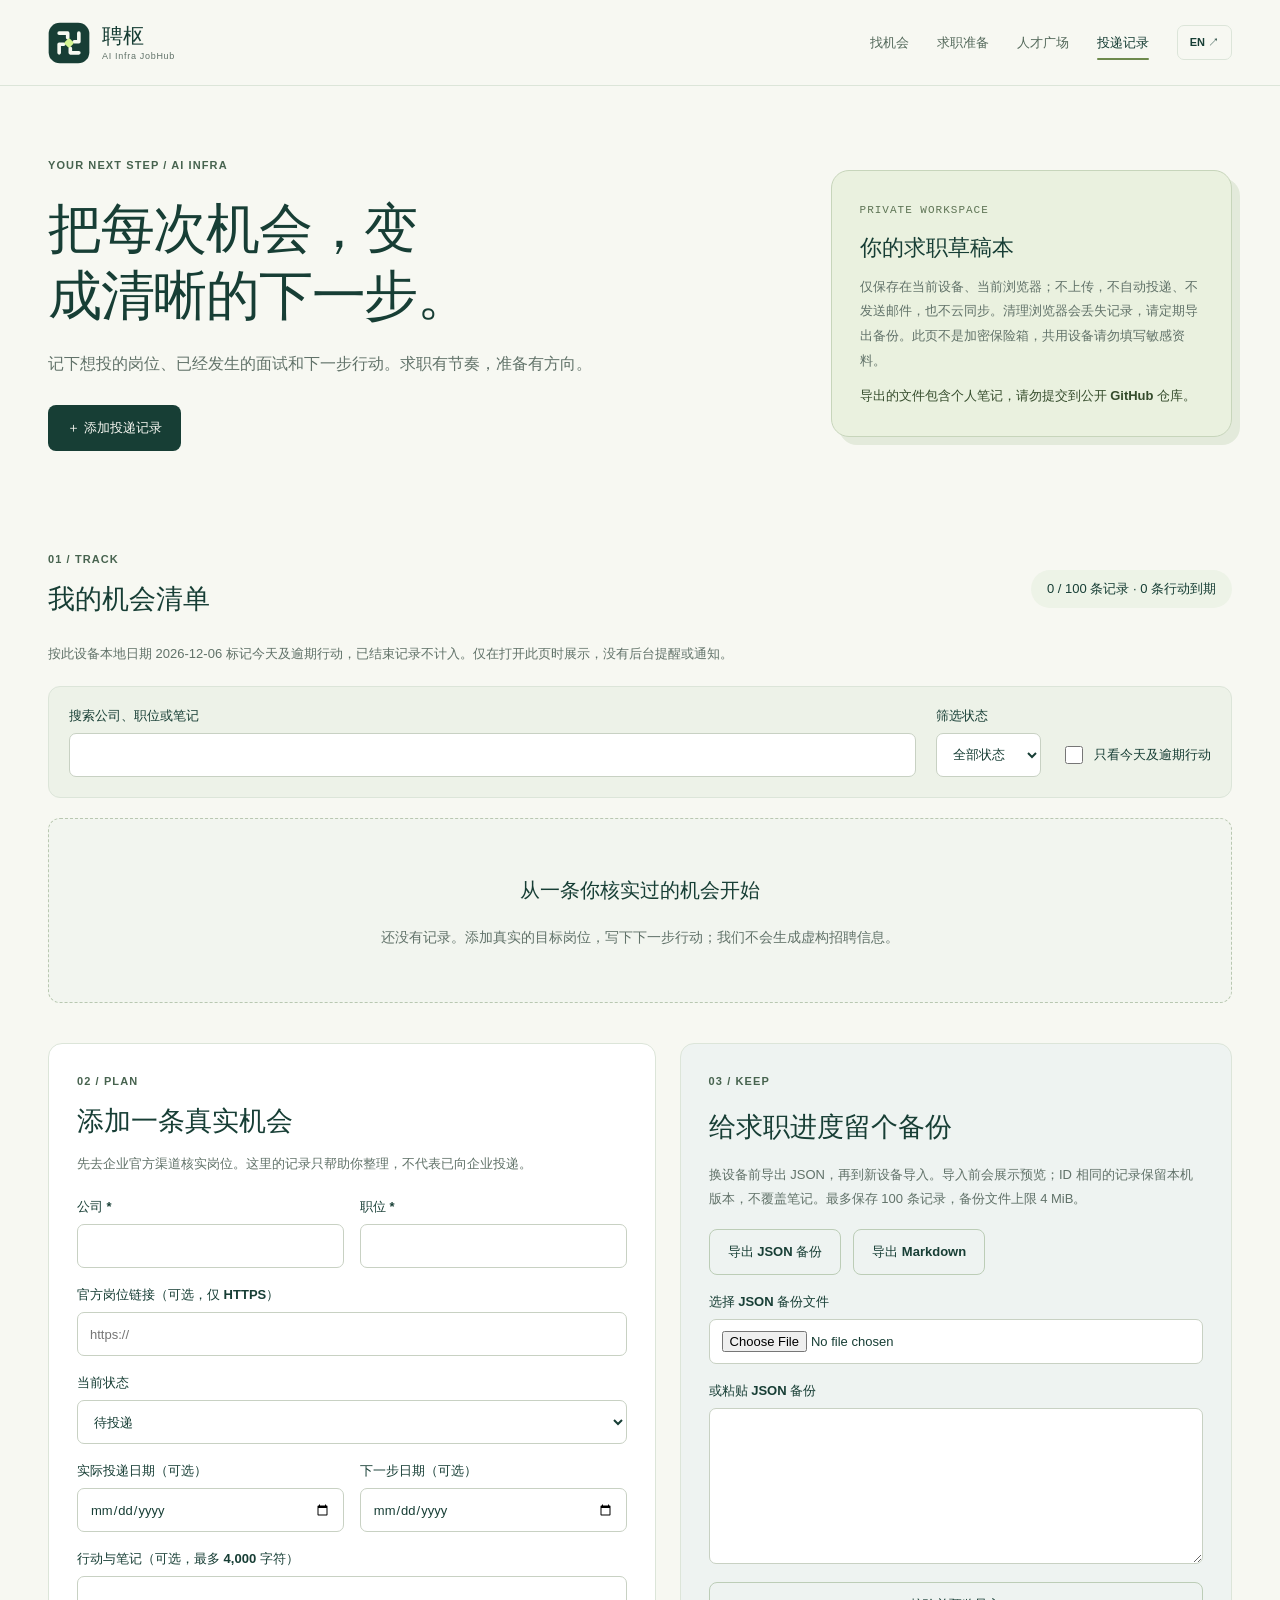
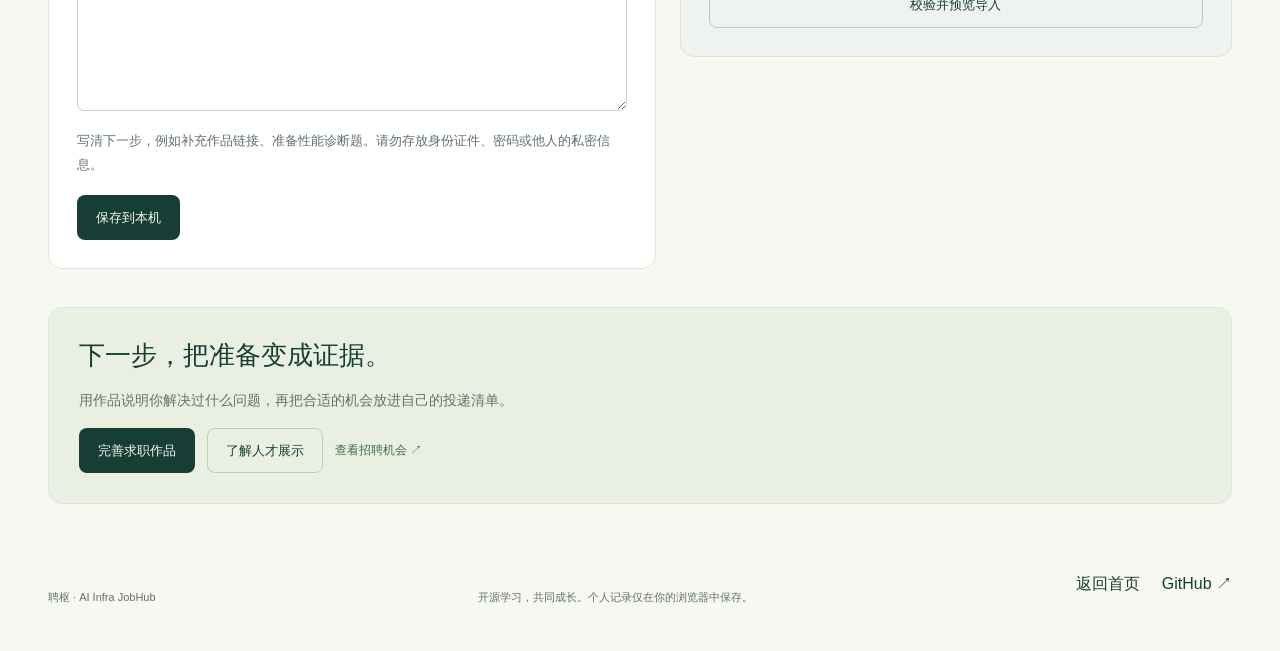
==== web/applications/index.html @ df2f42b9 "Add learning onboarding, application tracker and hiring brief" ====
<!doctype html>
<html lang="zh-CN">
<head>
  <meta charset="utf-8"><meta name="viewport" content="width=device-width,initial-scale=1">
  <title>我的投递记录 · 聘枢 AI Infra JobHub</title>
  <meta name="description" content="私密保存在当前浏览器的 AI Infra 求职投递草稿，整理岗位、面试与下一步行动。支持 JSON 备份和 Markdown 导出。">
  <link rel="icon" href="../assets/logo-mark.svg" type="image/svg+xml">
  <link rel="stylesheet" href="../styles.css?v=20261113-growth"><link rel="stylesheet" href="./applications.css">
  <script src="./applications-model.js" defer></script><script src="./applications.js" defer></script>
</head>
<body class="applications-page">
  <a class="skip-link" href="#main" data-i18n="skip">跳到投递记录</a>
  <header class="site-header">
    <a class="brand" href="../" data-language-link="../"><img class="brand-mark" src="../assets/logo-mark.svg" width="40" height="40" alt=""><span class="brand-wordmark"><strong data-i18n="brand">聘枢</strong><small>AI Infra JobHub</small></span></a>
    <nav aria-label="Main navigation"><a href="../#opportunities" data-language-link="../#opportunities" data-i18n="opportunities">找机会</a><a href="../career/" data-language-link="../career/" data-i18n="career">求职准备</a><a href="../talent/" data-language-link="../talent/" data-i18n="talent">人才广场</a><a href="./" aria-current="page" data-i18n="applications">投递记录</a></nav>
    <button id="language" class="language-button" type="button" aria-label="Switch to English">EN ↗</button>
  </header>
  <main class="section-shell applications-main" id="main">
    <section class="applications-hero">
      <div><span class="eyebrow">YOUR NEXT STEP / AI INFRA</span><h1 data-i18n="title">把每次机会，变成清晰的下一步。</h1><p class="applications-intro" data-i18n="intro">记下想投的岗位、已经发生的面试和下一步行动。求职有节奏，准备有方向。</p><a class="button primary" id="new-record" href="#record-form" data-i18n="newRecord">＋ 添加投递记录</a></div>
      <aside class="applications-boundary"><span class="mono">PRIVATE WORKSPACE</span><h2 data-i18n="privateTitle">你的求职草稿本</h2><p data-i18n="privacy">仅保存在当前设备、当前浏览器；不上传，不自动投递、不发送邮件，也不云同步。清理浏览器会丢失记录，请定期导出备份。此页不是加密保险箱，共用设备请勿填写敏感资料。</p><p data-i18n="noPublish">导出的文件包含个人笔记，请勿提交到公开 GitHub 仓库。</p></aside>
    </section>
    <noscript><p class="applications-warning">需要启用 JavaScript 才能在浏览器记录投递。JavaScript is required for this local-only tracker.</p></noscript>
    <div id="storage-warning" class="applications-warning" role="alert" hidden><p id="storage-message"></p><button id="storage-retry" type="button" class="button outline"></button></div>
    <p id="feedback" class="applications-feedback" role="status" aria-live="polite"></p>
    <section class="applications-dashboard" aria-labelledby="records-title">
      <div class="applications-section-heading"><div><span class="eyebrow">01 / TRACK</span><h2 id="records-title" data-i18n="recordsTitle">我的机会清单</h2></div><p id="summary"></p></div>
      <p class="applications-note" id="due-note"></p>
      <div class="applications-toolbar"><label><span data-i18n="search">搜索公司、职位或笔记</span><input id="search" type="search" maxlength="200" autocomplete="off"></label><label><span data-i18n="filterStatus">筛选状态</span><select id="filter-status"><option value="all" data-i18n="all">全部状态</option><option value="planned" data-i18n="planned">待投递</option><option value="applied" data-i18n="applied">已投递</option><option value="interview" data-i18n="interview">面试中</option><option value="offer" data-i18n="offer">收到 Offer</option><option value="closed" data-i18n="closed">已结束</option></select></label><label class="applications-check"><input type="checkbox" id="due-only"><span data-i18n="dueOnly">只看今天及逾期行动</span></label></div>
      <div id="undo-panel" class="applications-undo" hidden><span id="undo-message"></span><button type="button" class="button outline" id="undo" data-i18n="undo">撤销删除</button></div>
      <div id="records" class="applications-records"></div>
    </section>
    <div class="applications-workspace">
      <section class="applications-panel" aria-labelledby="form-title"><span class="eyebrow">02 / PLAN</span><h2 id="form-title" data-i18n="addTitle">添加一条真实机会</h2><p class="applications-note" data-i18n="formHint">先去企业官方渠道核实岗位。这里的记录只帮助你整理，不代表已向企业投递。</p>
        <form id="record-form"><div class="applications-field-grid"><label><span data-i18n="company">公司 *</span><input id="company" name="company" required maxlength="120" autocomplete="organization"></label><label><span data-i18n="role">职位 *</span><input id="role" name="role" required maxlength="160" autocomplete="off"></label></div>
          <label><span data-i18n="url">官方岗位链接（可选，仅 HTTPS）</span><input id="url" name="url" type="url" maxlength="2000" placeholder="https://" autocomplete="off"></label>
          <label><span data-i18n="status">当前状态</span><select id="status" name="status"><option value="planned" data-i18n="planned">待投递</option><option value="applied" data-i18n="applied">已投递</option><option value="interview" data-i18n="interview">面试中</option><option value="offer" data-i18n="offer">收到 Offer</option><option value="closed" data-i18n="closed">已结束</option></select></label>
          <div class="applications-field-grid"><label><span data-i18n="appliedAt">实际投递日期（可选）</span><input id="appliedAt" name="appliedAt" type="date" min="1900-01-01" max="9999-12-31"></label><label><span data-i18n="nextAt">下一步日期（可选）</span><input id="nextAt" name="nextAt" type="date" min="1900-01-01" max="9999-12-31"></label></div>
          <label><span data-i18n="notes">行动与笔记（可选，最多 4,000 字符）</span><textarea id="notes" name="notes" rows="5" maxlength="4000"></textarea></label>
          <p class="applications-note" data-i18n="notesHint">写清下一步，例如补充作品链接、准备性能诊断题。请勿存放身份证件、密码或他人的私密信息。</p>
          <div class="applications-actions"><button class="button primary" id="save" type="submit" data-i18n="save">保存到本机</button><button class="button outline" type="button" id="cancel" hidden data-i18n="cancel">取消编辑</button></div>
        </form>
      </section>
      <section class="applications-panel applications-backup" aria-labelledby="backup-title"><span class="eyebrow">03 / KEEP</span><h2 id="backup-title" data-i18n="backupTitle">给求职进度留个备份</h2><p class="applications-note" data-i18n="backupHint">换设备前导出 JSON，再到新设备导入。导入前会展示预览；ID 相同的记录保留本机版本，不覆盖笔记。最多保存 100 条记录，备份文件上限 4 MiB。</p>
        <div class="applications-actions"><button class="button outline" id="export-json" type="button" data-i18n="exportJson">导出 JSON 备份</button><button class="button outline" id="export-md" type="button" data-i18n="exportMd">导出 Markdown</button></div>
        <label><span data-i18n="file">选择 JSON 备份文件</span><input id="import-file" type="file" accept=".json,application/json"></label><label><span data-i18n="paste">或粘贴 JSON 备份</span><textarea id="import-text" rows="6" spellcheck="false" maxlength="4194304"></textarea></label>
        <button class="button outline" id="preview" type="button" data-i18n="preview">校验并预览导入</button>
        <div id="import-preview" class="applications-preview" hidden><h3 data-i18n="previewTitle">导入预览</h3><p id="import-summary"></p><ul id="import-records"></ul><div class="applications-actions"><button class="button primary" id="confirm-import" type="button" data-i18n="confirmImport">确认合并到本机</button><button class="button outline" id="cancel-import" type="button" data-i18n="cancelImport">取消导入</button></div></div>
        <details id="export-details" hidden><summary data-i18n="exportFallback">导出文本（下载未弹出时可手动复制）</summary><label><span data-i18n="exportText">个人草稿，请勿公开</span><textarea id="export-text" readonly rows="9" spellcheck="false"></textarea></label></details>
      </section>
    </div>
    <section class="applications-next"><h2 data-i18n="nextTitle">下一步，把准备变成证据。</h2><p data-i18n="nextIntro">用作品说明你解决过什么问题，再把合适的机会放进自己的投递清单。</p><div class="applications-actions"><a class="button primary" href="../career/" data-language-link="../career/" data-i18n="goCareer">完善求职作品</a><a class="button outline" href="../talent/" data-language-link="../talent/" data-i18n="goTalent">了解人才展示</a><a class="text-link" href="../#opportunities" data-language-link="../#opportunities" data-i18n="goJobs">查看招聘机会 ↗</a></div></section>
  </main>
  <footer class="site-footer section-shell"><p>聘枢 · AI Infra JobHub</p><p data-i18n="footer">开源学习，共同成长。个人记录仅在你的浏览器中保存。</p><div class="footer-links"><a href="../" data-language-link="../" data-i18n="home">返回首页</a><a href="https://github.com/supergroupli/AIinfra-JobHub" target="_blank" rel="noopener noreferrer">GitHub ↗</a></div></footer>
</body>
</html>
---- web/styles.css ----
/* 聘枢 · AI Infra JobHub
   A lightweight learning workspace: forest, paper, precise structure. */

:root {
  --paper: #f7f8f2;
  --white: #ffffff;
  --ink: #173e35;
  --text: #213c33;
  --muted: #617269;
  --line: #dce5d9;
  --line-strong: #b9cbb9;
  --lime: #d4f493;
  --sand: #f1eee1;
  --green-soft: #eaf1df;
  --blue-soft: #e8eff4;
  --clay-soft: #f4eadf;
  --radius: 16px;
  --shadow-small: 0 4px 16px rgb(23 62 53 / 4%);
  --shadow-card: 0 10px 30px rgb(23 62 53 / 7%);
  font-family: Inter, "Helvetica Neue", "PingFang SC", "Microsoft YaHei", sans-serif;
  color: var(--ink);
  background: var(--paper);
  font-synthesis: none;
  scroll-behavior: smooth;
  scroll-padding-top: 106px;
  -webkit-font-smoothing: antialiased;
}

* {
  box-sizing: border-box;
}

body {
  margin: 0;
  min-width: 300px;
}

button,
input,
select,
textarea {
  font: inherit;
}

button,
a,
input,
select,
summary {
  touch-action: manipulation;
}

button,
summary {
  cursor: pointer;
}

button {
  color: inherit;
}

a {
  color: inherit;
  text-decoration: none;
}

img,
svg {
  max-width: 100%;
}

a:focus-visible,
button:focus-visible,
input:focus-visible,
select:focus-visible,
summary:focus-visible,
textarea:focus-visible {
  outline: 3px solid #967139;
  outline-offset: 4px;
}

button:disabled {
  cursor: not-allowed;
  opacity: .55;
}

button:disabled:hover {
  transform: none;
}

::selection {
  background: var(--lime);
  color: var(--ink);
}

[hidden] {
  display: none !important;
}

.section-shell {
  width: 100%;
  max-width: 1320px;
  margin-inline: auto;
  padding-inline: 48px;
}

.mono,
.small-label,
.step-number,
.course-code,
.day-index {
  font-family: "SFMono-Regular", Consolas, "Liberation Mono", monospace;
}

.eyebrow {
  display: flex;
  align-items: center;
  gap: 9px;
  color: #47634f;
  font-size: 11px;
  font-weight: 650;
  line-height: 1.7;
  letter-spacing: 1.1px;
}

.muted {
  color: var(--muted);
  font-size: 10px;
  letter-spacing: 1.6px;
}

.live-dot,
.tiny-dot,
.small-dot {
  display: inline-block;
  flex-shrink: 0;
  width: 6px;
  height: 6px;
  border-radius: 50%;
  background: #60805b;
}

.live-dot {
  width: 7px;
  height: 7px;
  background: #638948;
  box-shadow: 0 0 0 4px rgb(99 137 72 / 9%);
}

.launchpad {
  padding-block: 45px 20px;
}

.launchpad-heading h2 {
  margin: 10px 0;
  font-size: clamp(25px, 3vw, 34px);
  line-height: 1.45;
  letter-spacing: -.7px;
}

.launchpad-heading > p {
  margin: 0 0 24px;
  color: var(--muted);
  font-size: 14px;
  line-height: 1.8;
}

.launchpad-grid {
  display: grid;
  grid-template-columns: repeat(2, minmax(0, 1fr));
  gap: 18px;
}

.launchpad-card {
  display: flex;
  flex-direction: column;
  align-items: flex-start;
  padding: 27px;
  border: 1px solid var(--line);
  border-radius: 15px;
  background: #eef3e6;
}

.portfolio-launch {
  background: #eaf0f3;
}

.launchpad-number {
  font: 10px/1.7 "SFMono-Regular", Consolas, monospace;
  color: #526a53;
  letter-spacing: 1px;
}

.launchpad-card h3 {
  margin: 12px 0 10px;
  font-size: 21px;
  line-height: 1.5;
}

.launchpad-card > p {
  margin: 0 0 16px;
  color: #4c6255;
  font-size: 13px;
  line-height: 1.9;
}

.launchpad-examples {
  display: flex;
  flex-wrap: wrap;
  gap: 8px 14px;
  margin: auto 0 20px;
  font-size: 11px;
  line-height: 1.8;
}

.launchpad-examples a {
  text-decoration: underline;
  text-underline-offset: 4px;
}

@media (max-width: 700px) {
  .launchpad-grid { grid-template-columns: 1fr; }
  .launchpad-card { padding: 22px; }
}

.hero-contact-link {
  display: inline-block;
  margin: 2px 0 12px;
  font-size: 12px;
}

.wechat-section {
  padding-block: 32px 0;
}

.wechat-card {
  display: grid;
  grid-template-columns: minmax(0, 1fr) auto;
  align-items: center;
  gap: 32px;
  padding: 30px 34px;
  border: 1px solid #c7d8bb;
  border-radius: 16px;
  background: linear-gradient(125deg, #eaf1df, #f9fbf4);
}

.wechat-copy h2,
.wechat-copy h3 {
  margin: 12px 0;
  font-size: clamp(22px, 2.5vw, 30px);
  line-height: 1.5;
  letter-spacing: -.5px;
}

.wechat-copy > p {
  max-width: 690px;
  margin: 12px 0 0;
  color: #435d4e;
  font-size: 14px;
  line-height: 1.9;
}

.wechat-copy > .wechat-intro-note {
  font-size: 12px;
  font-weight: 550;
}

.wechat-copy > .wechat-phone-note {
  color: var(--muted);
  font-size: 12px;
}

.wechat-qr {
  display: flex;
  flex-direction: column;
  align-items: center;
  gap: 8px;
  max-width: 100%;
  padding: 12px 12px 16px;
  border: 1px solid var(--line);
  border-radius: 14px;
  background: #fff;
  text-align: center;
}

.wechat-qr > strong { font-size: 13px; }
.wechat-qr > span:last-child { color: #526951; font-size: 11px; }
.wechat-qr:hover { border-color: #789b63; }

.wechat-qr-window {
  position: relative;
  display: block;
  width: 240px;
  max-width: 100%;
  aspect-ratio: 1;
  overflow: hidden;
  background: #fff;
}

/* Show the QR region (620,32,356,356) of the unchanged 1006×591 source.
   White margins remain on every side; the link opens the complete original. */
.wechat-qr-window img {
  position: absolute;
  top: -8.988764%;
  left: -174.157303%;
  width: 282.584270%;
  max-width: none;
  height: auto;
  image-rendering: pixelated;
}

.wechat-card-compact {
  gap: 26px;
  margin-block: 24px 32px;
  padding: 24px 28px;
  background: #f4f7ee;
}

.wechat-card-compact .wechat-qr-window { width: 208px; }
.wechat-card-compact .wechat-copy h2,
.wechat-card-compact .wechat-copy h3 { font-size: 23px; }

@media (max-width: 700px) {
  .wechat-card { grid-template-columns: 1fr; gap: 22px; padding: 24px 20px; }
  .wechat-qr { justify-self: center; }
  .wechat-qr-window,
  .wechat-card-compact .wechat-qr-window { width: 240px; }
}

/* Header and brand */

.site-header {
  position: sticky;
  z-index: 30;
  top: 0;
  display: flex;
  align-items: center;
  justify-content: space-between;
  gap: 28px;
  max-width: 1440px;
  min-height: 86px;
  margin: auto;
  padding: 18px 48px;
  border-bottom: 1px solid var(--line);
  background: rgb(247 248 242 / 96%);
  backdrop-filter: blur(14px);
}

.brand {
  display: inline-flex;
  align-items: center;
  gap: 12px;
  flex-shrink: 0;
  white-space: nowrap;
}

.brand-mark {
  display: inline-flex;
  align-items: center;
  justify-content: center;
  flex-shrink: 0;
  width: 42px;
  height: 42px;
  padding: 0;
  border-radius: 12px;
  background: var(--ink);
  color: var(--paper);
  font-size: 24px;
  font-weight: 700;
  line-height: 1;
  letter-spacing: 0;
}

.brand-mark img,
img.brand-mark {
  display: block;
  width: 42px;
  height: 42px;
  border-radius: 0;
  background: none;
}

.brand-wordmark {
  display: flex;
  flex-direction: column;
  gap: 5px;
  line-height: 1.1;
}

.brand-wordmark strong {
  font-size: 21px;
  font-weight: 700;
  letter-spacing: .2px;
}

.brand-wordmark small {
  color: var(--muted);
  font-size: 9px;
  font-weight: 450;
  letter-spacing: .7px;
}

html[lang="en"] .brand-wordmark strong {
  font-size: 18px;
  letter-spacing: -.5px;
}

.site-header nav {
  display: flex;
  align-items: center;
  gap: 28px;
  margin-left: auto;
  font-size: 13px;
  font-weight: 500;
}

.site-header nav a {
  position: relative;
  padding-block: 8px;
  white-space: nowrap;
  color: #54695b;
  transition: color .15s ease;
}

.site-header nav a:hover,
.site-header nav a[aria-current="page"] {
  color: var(--ink);
}

.site-header nav a[aria-current="page"]::after {
  position: absolute;
  right: 0;
  bottom: 0;
  left: 0;
  height: 2px;
  border-radius: 2px;
  background: #6e8a4d;
  content: "";
}

.site-header nav a[href^="mailto:"] {
  padding: 9px 13px;
  border: 1px solid #ccd9c3;
  border-radius: 7px;
  background: #edf2e4;
  color: var(--ink);
}

.language-button {
  flex-shrink: 0;
  padding: 9px 12px;
  border: 1px solid var(--line);
  border-radius: 7px;
  background: transparent;
  font-size: 11px;
  font-weight: 550;
  white-space: nowrap;
}

.language-button span {
  margin-left: 6px;
}

.language-button:hover {
  border-color: var(--line-strong);
  background: var(--white);
}

/* Shared controls */

.button {
  display: inline-flex;
  align-items: center;
  justify-content: center;
  gap: 18px;
  min-height: 44px;
  padding: 12px 18px;
  border: 1px solid transparent;
  border-radius: 8px;
  font-size: 13px;
  font-weight: 600;
  line-height: 1.5;
  text-decoration: none;
  transition: background .15s ease, border-color .15s ease, box-shadow .15s ease;
}

.button.primary,
.primary {
  background: var(--ink);
  color: var(--paper);
}

.button.primary:hover,
.primary:hover {
  background: #285547;
  box-shadow: 0 4px 12px rgb(23 62 53 / 12%);
}

.button.outline,
.outline {
  border-color: #bccdb7;
  background: transparent;
  color: var(--ink);
}

.button.outline:hover,
.outline:hover {
  border-color: #8da77f;
  background: #edf2e6;
}

.button.cream,
.cream {
  background: var(--lime);
  color: var(--ink);
}

.button.cream:hover,
.cream:hover {
  background: #e0f9b5;
}

.text-link,
.text-button {
  color: #426d47;
  font-size: 12px;
  font-weight: 550;
  line-height: 1.7;
}

.text-link {
  padding-block: 6px;
}

.text-button {
  padding: 4px 0;
  border: 0;
  background: none;
  text-align: left;
}

.text-link:hover,
.text-button:hover {
  text-decoration: underline;
  text-underline-offset: 4px;
}

.skip-link {
  position: absolute;
  z-index: 60;
  top: -100px;
  left: 20px;
  padding: 12px 18px;
  border-radius: 7px;
  background: var(--ink);
  color: var(--white);
}

.skip-link:focus {
  top: 10px;
}

/* Homepage introduction */

.hero {
  display: grid;
  grid-template-columns: minmax(0, 1.35fr) minmax(320px, .88fr);
  align-items: center;
  gap: 64px;
  padding-top: 46px;
  padding-bottom: 42px;
}

.hero h1 {
  max-width: 720px;
  margin: 20px 0 18px;
  font-size: clamp(34px, 3.25vw, 48px);
  font-weight: 650;
  line-height: 1.4;
  letter-spacing: -1.8px;
  text-wrap: balance;
}

.hero h1 em {
  color: #658056;
  font-style: normal;
}

.hero-description {
  max-width: 580px;
  margin: 0;
  color: var(--muted);
  font-size: 14px;
  line-height: 1.9;
}

.hero-actions {
  display: flex;
  flex-wrap: wrap;
  gap: 10px;
  margin-top: 24px;
}

.hero-note {
  margin-top: 17px;
  margin-bottom: 0;
  color: var(--muted);
  font-size: 11px;
  line-height: 1.8;
  letter-spacing: .1px;
}

.hero-stats,
.hero-metrics,
.catalog-stats {
  display: flex;
  flex-wrap: wrap;
  align-items: center;
  gap: 22px;
}

.hero-stats,
.hero-metrics {
  margin-top: 26px;
  padding-top: 20px;
  border-top: 1px solid var(--line);
}

.hero-stats > div,
.hero-metrics > div,
.catalog-stats > div {
  display: flex;
  align-items: baseline;
  gap: 7px;
}

.hero-stats strong,
.hero-metrics strong,
.catalog-stats strong {
  color: var(--ink);
  font-size: 22px;
  font-weight: 650;
  letter-spacing: -.8px;
}

.hero-stats span,
.hero-metrics span,
.catalog-stats span {
  color: var(--muted);
  font-size: 11px;
  line-height: 1.8;
}

.journey {
  position: relative;
  overflow: hidden;
  padding: 23px 26px 0;
  border: 1px solid #315448;
  border-radius: 18px;
  background: #1c4439;
  color: #f5f8ed;
  box-shadow: 0 12px 35px rgb(23 62 53 / 11%);
}

.journey::after {
  position: absolute;
  right: -64px;
  bottom: 24px;
  width: 180px;
  height: 180px;
  border: 1px solid rgb(215 239 187 / 8%);
  border-radius: 50%;
  box-shadow: 0 0 0 26px rgb(215 239 187 / 3%), 0 0 0 52px rgb(215 239 187 / 2%);
  pointer-events: none;
  content: "";
}

.journey-top {
  display: flex;
  align-items: center;
  justify-content: space-between;
  padding-bottom: 16px;
  border-bottom: 1px solid #406050;
}

.journey-top .mono {
  color: #c4d8b6;
  font-size: 9px;
  font-weight: 450;
  letter-spacing: 1.8px;
}

.orbit {
  color: var(--lime);
  font-size: 30px;
  line-height: 1;
}

.journey-step {
  position: relative;
  z-index: 1;
  display: flex;
  align-items: flex-start;
  gap: 15px;
  padding: 20px 0 17px;
}

.step-number {
  position: relative;
  z-index: 1;
  display: grid;
  place-items: center;
  flex-shrink: 0;
  width: 28px;
  height: 28px;
  border: 1px solid #68805c;
  border-radius: 8px;
  background: #244b3e;
  color: #d3e5be;
  font-size: 10px;
}

.journey-step:not(.last)::before {
  position: absolute;
  top: 49px;
  left: 13px;
  height: calc(100% - 28px);
  border-left: 1px dashed #53714f;
  content: "";
}

.small-label {
  color: #b4ce9b;
  font-size: 9px;
  letter-spacing: 1.8px;
}

.journey-step h2 {
  margin: 5px 0 7px;
  color: #f3f6e9;
  font-size: 17px;
  font-weight: 550;
  line-height: 1.6;
}

.journey-step p {
  margin: 0;
  color: #b9cbbb;
  font-size: 11px;
  line-height: 1.7;
}

.step-glyph {
  margin-left: auto;
  color: #b5cf9d;
  font-size: 23px;
  line-height: 1.5;
}

.journey-bottom {
  position: relative;
  z-index: 1;
  display: flex;
  align-items: center;
  justify-content: center;
  gap: 8px;
  margin: 4px -26px 0;
  padding: 13px 20px;
  border-top: 1px solid #406050;
  background: rgb(13 43 33 / 19%);
  color: #bdcfb5;
  font-size: 10px;
  line-height: 1.7;
}

.journey-bottom .tiny-dot {
  background: var(--lime);
}

.ecosystem {
  display: flex;
  flex-wrap: wrap;
  align-items: center;
  gap: 30px;
  padding-top: 19px;
  padding-bottom: 19px;
  border-top: 1px solid var(--line);
  border-bottom: 1px solid var(--line);
}

.ecosystem > span:first-child {
  margin-right: 7px;
  color: var(--muted);
  font-size: 11px;
}

.ecosystem > span:not(:first-child):not(:last-child) {
  color: #47644b;
  font-family: Consolas, monospace;
  font-size: 17px;
  font-weight: 650;
  letter-spacing: -.5px;
}

.ecosystem-next {
  margin-left: auto;
  color: var(--muted);
  font-size: 11px;
}

/* Catalog sections and career-oriented paths */

.content-section {
  padding-top: 48px;
  padding-bottom: 48px;
}

.section-top {
  display: flex;
  align-items: flex-end;
  justify-content: space-between;
  gap: 20px;
}

.section-top h2 {
  margin: 11px 0 0;
  font-size: 30px;
  font-weight: 600;
  line-height: 1.4;
  letter-spacing: -1px;
}

.section-description {
  max-width: 830px;
  margin: 16px 0 24px;
  color: var(--muted);
  font-size: 13px;
  line-height: 1.9;
}

.path-grid {
  display: grid;
  grid-template-columns: repeat(3, minmax(0, 1fr));
  gap: 16px;
  margin: 24px 0 30px;
}

.path-card {
  position: relative;
  display: flex;
  flex-direction: column;
  gap: 10px;
  min-width: 0;
  padding: 22px;
  border: 1px solid #cfdcc1;
  border-radius: 12px;
  background: var(--green-soft);
  color: var(--ink);
  text-align: left;
  transition: border-color .15s ease, box-shadow .15s ease;
}

.path-card:nth-child(2) {
  border-color: #d2dfe5;
  background: var(--blue-soft);
}

.path-card:nth-child(3) {
  border-color: #e4d9c9;
  background: var(--clay-soft);
}

a.path-card:hover,
button.path-card:hover,
.path-card:has(a:hover) {
  border-color: #90a984;
  box-shadow: var(--shadow-small);
}

.path-card > .mono,
.path-card > .eyebrow,
.path-card .path-number,
.path-card .path-label {
  color: #536d4c;
  font-size: 10px;
  letter-spacing: 1.1px;
}

.path-card h3 {
  margin: 0;
  font-size: 19px;
  font-weight: 650;
  line-height: 1.6;
  letter-spacing: -.3px;
}

.path-card p {
  margin: 0;
  color: #516959;
  font-size: 12px;
  line-height: 1.85;
}

.path-chain,
.path-sequence,
.path-card small {
  display: flex;
  flex-wrap: wrap;
  align-items: center;
  gap: 5px;
  margin-top: auto;
  color: #3f5e43;
  font-size: 11px;
  font-weight: 500;
  line-height: 1.9;
}

.path-card .text-link {
  margin-top: auto;
  padding-top: 8px;
  font-size: 11px;
}

.catalog-toolbar {
  display: flex;
  flex-wrap: wrap;
  align-items: flex-end;
  gap: 14px;
  padding: 19px 20px;
  border: 1px solid var(--line);
  border-radius: 12px 12px 0 0;
  background: #fcfdf8;
}

.catalog-toolbar > div {
  min-width: 175px;
}

.catalog-toolbar .search-field {
  flex: 1 1 280px;
}

.catalog-toolbar label {
  display: block;
  margin-bottom: 7px;
  color: #58715c;
  font-size: 11px;
  font-weight: 550;
}

.catalog-toolbar input,
.catalog-toolbar select {
  width: 100%;
  min-height: 44px;
  padding: 11px 13px;
  border: 1px solid #cddbc6;
  border-radius: 7px;
  background: var(--white);
  color: var(--ink);
  font-size: 13px;
  line-height: 1.5;
}

.catalog-toolbar input::placeholder {
  color: #63765e;
}

.catalog-filters {
  display: flex;
  flex-wrap: wrap;
  align-items: center;
  gap: 8px;
  margin-bottom: 18px;
  padding: 0 20px 18px;
  border: 1px solid var(--line);
  border-top: 0;
  border-radius: 0 0 12px 12px;
  background: #fcfdf8;
}

.catalog-filters > span,
.catalog-filters > label {
  margin-right: 5px;
  color: var(--muted);
  font-size: 11px;
}

.catalog-stats {
  justify-content: space-between;
  gap: 12px;
  margin-block: 18px;
  color: var(--muted);
  font-size: 11px;
}

#catalog-count {
  color: #5a715b;
  font-size: 11px;
  line-height: 1.8;
}

.track-grid,
.course-grid {
  display: grid;
  grid-template-columns: repeat(3, minmax(0, 1fr));
  gap: 18px;
}

.track-card,
.course-card {
  position: relative;
  display: flex;
  flex-direction: column;
  min-width: 0;
  padding: 23px;
  border: 1px solid var(--line);
  border-radius: 13px;
  background: var(--white);
  box-shadow: 0 1px 1px rgb(23 62 53 / 2%);
  transition: border-color .18s ease, box-shadow .18s ease;
}

.track-card:hover,
.course-card:hover {
  border-color: #b2c7a5;
  box-shadow: var(--shadow-card);
}

.track-top,
.course-top {
  display: flex;
  align-items: center;
  justify-content: space-between;
  gap: 12px;
  margin-bottom: 19px;
}

.track-number {
  color: var(--muted);
  font-family: Consolas, monospace;
  font-size: 11px;
}

.track-symbol,
.course-code {
  display: inline-flex;
  align-items: center;
  justify-content: center;
  flex-shrink: 0;
  min-width: 44px;
  height: 44px;
  padding: 8px;
  border: 1px solid #e0e7d7;
  border-radius: 11px;
  background: #f0f4e8;
  color: #4d6e45;
  font-size: 17px;
  font-weight: 650;
  line-height: 1;
  letter-spacing: -.8px;
}

.course-card:nth-child(3n+2) .course-code,
.track-card:nth-child(3n+2) .track-symbol {
  border-color: #dce5eb;
  background: #eef3f7;
  color: #44667a;
}

.course-card:nth-child(3n) .course-code,
.track-card:nth-child(3n) .track-symbol {
  border-color: #ebe0d3;
  background: #f7f0e8;
  color: #7a603a;
}

.course-category {
  color: #5c7054;
  font-size: 10px;
  font-weight: 550;
  line-height: 1.7;
  letter-spacing: .5px;
  text-align: right;
}

.track-card h3,
.course-card h3 {
  margin: 0 0 11px;
  font-size: 21px;
  font-weight: 650;
  line-height: 1.5;
  letter-spacing: -.6px;
  overflow-wrap: anywhere;
}

.track-card h3 a:hover,
.course-card h3 a:hover {
  color: #5a7d43;
}

.track-card p,
.course-card p {
  margin: 0 0 17px;
  color: var(--muted);
  font-size: 12px;
  line-height: 1.9;
}

.course-card .course-subtitle {
  margin-top: -3px;
  color: #486743;
  font-size: 13px;
  font-weight: 550;
}

.tags {
  display: flex;
  flex-wrap: wrap;
  gap: 6px;
}

.track-card .tags,
.course-card .tags {
  margin-top: auto;
}

.tag {
  display: inline-block;
  padding: 4px 7px;
  border-radius: 4px;
  background: #eff3e9;
  color: #5b7051;
  font-size: 10px;
  line-height: 1.5;
}

.course-meta {
  display: flex;
  flex-wrap: wrap;
  align-items: center;
  gap: 8px 12px;
  margin: 15px 0 0;
  color: #5d7152;
  font-size: 11px;
  line-height: 1.8;
}

.course-meta span {
  display: inline-flex;
  align-items: center;
  gap: 5px;
}

.hardware-label {
  margin-top: 17px;
  padding: 14px 0 12px;
  border-top: 1px solid #e8eee3;
  color: var(--muted);
  font-size: 11px;
  line-height: 1.7;
}

.track-button,
.course-footer {
  display: flex;
  align-items: center;
  justify-content: space-between;
  gap: 12px;
  width: 100%;
  margin-top: 18px;
  padding: 16px 0 0;
  border: 0;
  border-top: 1px solid var(--line);
  background: none;
  font-size: 12px;
  font-weight: 550;
  line-height: 1.7;
  text-align: left;
}

.course-footer .track-button,
.course-footer .text-link {
  width: auto;
  margin: 0;
  padding: 0;
  border: 0;
}

.track-button:hover,
.course-footer a:hover {
  color: #5a7d43;
}

.track-progress,
.course-progress {
  flex-shrink: 0;
  color: #5d7152;
  font-family: Consolas, monospace;
  font-size: 11px;
  font-weight: 400;
  line-height: 1.6;
  text-align: right;
}

.course-progress progress {
  display: block;
  width: 70px;
  height: 4px;
  margin-top: 5px;
}

.learning-foot {
  display: flex;
  align-items: flex-start;
  justify-content: space-between;
  gap: 22px;
  margin-top: 21px;
  color: var(--muted);
  font-size: 11px;
  line-height: 1.8;
}

.learning-foot > span:last-child {
  flex-shrink: 0;
}

/* Standalone 10-day course reader */

.course-page {
  background: #f5f7f0;
}

.course-page .site-header {
  background: rgb(247 248 242 / 97%);
}

.course-hero {
  max-width: 1320px;
  margin: 0 auto;
  padding: 30px 48px 32px;
  border-bottom: 1px solid var(--line);
}

.breadcrumbs {
  display: flex;
  flex-wrap: wrap;
  align-items: center;
  gap: 9px;
  margin-bottom: 23px;
  color: #5c7151;
  font-size: 11px;
  line-height: 1.7;
}

.breadcrumbs a:hover {
  color: var(--ink);
  text-decoration: underline;
  text-underline-offset: 3px;
}

.course-kicker {
  display: flex;
  flex-wrap: wrap;
  align-items: center;
  gap: 10px;
  color: #567a4a;
  font-size: 11px;
  font-weight: 600;
  line-height: 1.8;
  letter-spacing: 1.1px;
}

.course-hero h1 {
  max-width: 1000px;
  margin: 13px 0 14px;
  font-size: clamp(30px, 3.2vw, 43px);
  font-weight: 650;
  line-height: 1.4;
  letter-spacing: -1.3px;
  overflow-wrap: anywhere;
  text-wrap: balance;
}

.course-summary {
  max-width: 880px;
  margin: 0;
  color: var(--muted);
  font-size: 14px;
  line-height: 1.9;
}

.course-summary p {
  margin-block: 0 10px;
}

.course-facts {
  display: flex;
  flex-wrap: wrap;
  align-items: center;
  gap: 8px;
  margin-top: 19px;
  color: #5b7251;
  font-size: 11px;
  line-height: 1.8;
}

.course-facts > span,
.course-facts > div {
  padding: 6px 10px;
  border: 1px solid #dce5d1;
  border-radius: 5px;
  background: #eef3e6;
}

.course-facts strong {
  font-weight: 600;
}

.course-facts > .course-fact {
  display: flex;
  flex-direction: column;
  gap: 3px;
  min-width: 115px;
  max-width: 350px;
  padding: 9px 12px;
}

.course-fact small {
  color: #5d7152;
  font-size: 10px;
  line-height: 1.6;
}

.course-fact span {
  color: #405f3d;
  font-size: 12px;
  font-weight: 550;
  line-height: 1.7;
}

.course-roles {
  margin: 18px 0 0;
  color: var(--muted);
  font-size: 12px;
  line-height: 1.9;
}

.course-research-note {
  max-width: 950px;
  margin-top: 18px;
  color: #5d7152;
  font-size: 11px;
  line-height: 1.9;
}

.course-research-note p {
  margin: 0;
}

.course-research-note a {
  color: #527343;
  text-decoration: underline;
  text-decoration-color: #c1d1b3;
  text-underline-offset: 4px;
}

.course-actions {
  display: flex;
  flex-wrap: wrap;
  align-items: center;
  gap: 10px 18px;
  margin-top: 19px;
}

.course-actions .button {
  min-height: 39px;
  padding: 9px 15px;
  font-size: 12px;
}

.course-layout {
  display: grid;
  grid-template-columns: 260px minmax(0, 1fr);
  align-items: start;
  gap: 26px;
  max-width: 1320px;
  margin: 0 auto;
  padding: 30px 48px 60px;
}

.course-sidebar {
  position: sticky;
  top: 110px;
  min-width: 0;
  max-height: calc(100vh - 132px);
  overflow-y: auto;
  overscroll-behavior: contain;
  scrollbar-width: thin;
  scrollbar-color: #ccd8c1 transparent;
}

.sidebar-panel {
  padding: 19px 15px;
  border: 1px solid var(--line);
  border-radius: 12px;
  background: #fcfdf8;
}

.sidebar-heading {
  display: flex;
  align-items: center;
  justify-content: space-between;
  gap: 10px;
  margin: 0 0 14px;
  padding-inline: 5px;
  color: #365b40;
  font-size: 13px;
  font-weight: 650;
  line-height: 1.7;
}

summary.sidebar-heading::marker {
  color: #749659;
}

summary.sidebar-heading::after {
  flex-shrink: 0;
  width: 7px;
  height: 7px;
  margin-right: 3px;
  border-right: 1.5px solid #70865e;
  border-bottom: 1.5px solid #70865e;
  transform: rotate(45deg);
  content: "";
}

details[open] > summary.sidebar-heading::after {
  transform: rotate(225deg);
}

.course-progress-summary {
  display: flex;
  align-items: center;
  justify-content: space-between;
  gap: 12px;
  margin: 0 5px 14px;
  color: #5c714f;
  font-size: 11px;
  line-height: 1.8;
}

.course-progress-summary strong {
  color: #35593d;
  font-weight: 650;
}

.sidebar-note {
  margin: 16px 5px 0;
  color: var(--muted);
  font-size: 11px;
  line-height: 1.8;
}

progress {
  display: block;
  width: 100%;
  height: 6px;
  overflow: hidden;
  border: 0;
  border-radius: 10px;
  appearance: none;
  background: #e6edde;
  accent-color: #718e48;
}

progress::-webkit-progress-bar {
  border-radius: 10px;
  background: #e6edde;
}

progress::-webkit-progress-value {
  border-radius: 10px;
  background: #718e48;
}

progress::-moz-progress-bar {
  border-radius: 10px;
  background: #718e48;
}

.course-sidebar > progress,
.sidebar-panel > progress {
  width: calc(100% - 10px);
  margin: 0 5px 18px;
}

.day-nav {
  display: flex;
  flex-direction: column;
  gap: 5px;
  margin-top: 16px;
}

.day-button {
  display: flex;
  align-items: flex-start;
  gap: 10px;
  min-height: 50px;
  padding: 10px 9px;
  border: 1px solid transparent;
  border-radius: 8px;
  background: none;
  color: #59704f;
  text-align: left;
  transition: border-color .15s ease, background .15s ease;
}

.day-button:hover {
  border-color: #d8e4cb;
  background: #f0f5e9;
}

.day-button[aria-current="step"],
.day-button[aria-current="page"],
.day-button.active {
  border-color: #c3d4ad;
  background: #eaf2dd;
  color: #284a2d;
}

.day-index {
  display: inline-grid;
  place-items: center;
  flex-shrink: 0;
  min-width: 26px;
  height: 26px;
  border: 1px solid #d6e0cb;
  border-radius: 7px;
  background: #f7f9f1;
  color: #6a805c;
  font-size: 10px;
  line-height: 1;
}

.day-button[aria-current="step"] .day-index,
.day-button[aria-current="page"] .day-index,
.day-button.active .day-index {
  border-color: var(--ink);
  background: var(--ink);
  color: var(--lime);
}

.day-label {
  flex: 1;
  padding-top: 3px;
  font-size: 11px;
  font-weight: 500;
  line-height: 1.7;
  overflow-wrap: anywhere;
}

.day-status {
  flex-shrink: 0;
  margin-left: auto;
  padding-top: 5px;
  color: #648447;
  font-size: 11px;
  line-height: 1.4;
}

.day-button.is-complete .day-index,
.day-button[data-complete="true"] .day-index {
  border-color: #a7bd8b;
  background: #e1edcf;
  color: #4d7336;
}

.course-article {
  min-width: 0;
  padding: 33px 36px;
  border: 1px solid var(--line);
  border-radius: 15px;
  background: var(--white);
  box-shadow: 0 3px 15px rgb(23 62 53 / 3%);
}

/* The section receives focus after navigation; controls keep their focus rings. */
.day-content:focus {
  outline: none;
}

.day-content > .acceptance-list,
.day-content > .alternative-block + h3 {
  margin-top: 26px;
}

.day-eyebrow {
  display: flex;
  flex-wrap: wrap;
  align-items: center;
  justify-content: space-between;
  gap: 10px;
  margin-bottom: 12px;
  color: #607644;
  font-size: 10px;
  font-weight: 650;
  line-height: 1.8;
  letter-spacing: 1.4px;
}

.course-article > h2,
.day-content > h2 {
  margin: 0 0 24px;
  color: var(--ink);
  font-size: 29px;
  font-weight: 650;
  line-height: 1.5;
  letter-spacing: -.6px;
  overflow-wrap: anywhere;
}

.course-article h3 {
  margin: 0 0 12px;
  color: #315735;
  font-size: 18px;
  font-weight: 650;
  line-height: 1.7;
}

.course-article h4 {
  margin: 22px 0 10px;
  color: #365c3e;
  font-size: 15px;
  line-height: 1.7;
}

.course-article p {
  margin: 0 0 14px;
  color: #4f6557;
  font-size: 14px;
  line-height: 1.95;
  overflow-wrap: anywhere;
}

.course-article ul,
.course-article ol {
  margin: 10px 0 16px;
  padding-left: 23px;
  color: #4f6557;
  font-size: 14px;
  line-height: 1.95;
}

.course-article li + li {
  margin-top: 8px;
}

.course-article li::marker {
  color: #7d985b;
}

.course-article a:not(.button):not(.day-button) {
  color: #426c42;
  text-decoration: underline;
  text-decoration-color: #bfceb0;
  text-underline-offset: 4px;
  overflow-wrap: anywhere;
}

.course-article a:not(.button):hover {
  text-decoration-color: #426c42;
}

.lesson-block {
  margin-top: 26px;
  padding-top: 25px;
  border-top: 1px solid #e6ece1;
}

.lesson-block:first-of-type {
  margin-top: 0;
  padding-top: 0;
  border-top: 0;
}

.lesson-block > :last-child,
.practice-block > :last-child,
.deliverable-block > :last-child,
.alternative-block > :last-child {
  margin-bottom: 0;
}

.reading-list {
  padding: 16px 18px 16px 35px;
  border: 1px solid #e2e9db;
  border-radius: 9px;
  background: #f8faf3;
}

.course-article .reading-list {
  font-size: 12px;
  line-height: 1.9;
}

.reading-list li + li {
  margin-top: 7px;
}

.reading-list:not(ul):not(ol) {
  display: flex;
  flex-direction: column;
  align-items: flex-start;
  gap: 8px;
  padding: 16px 18px;
}

.practice-block,
.deliverable-block,
.alternative-block {
  margin-top: 24px;
  padding: 22px;
  border: 1px solid #dbe6ce;
  border-radius: 10px;
  background: #f4f8ed;
}

.practice-block {
  border-left: 3px solid #a0b879;
}

.deliverable-block {
  border-color: #c9dbb4;
  background: #edf4e3;
}

.alternative-block {
  border-color: #d6e1e5;
  background: #f1f6f8;
}

.alternative-block h3 {
  color: #406372;
}

.alternative-block p,
.alternative-block li {
  color: #566f78;
}

.course-article ul.acceptance-list,
.acceptance-list ul {
  padding-left: 23px;
}

.acceptance-list li::marker {
  color: #6c8b47;
}

.course-article code {
  padding: 2px 5px;
  border-radius: 4px;
  background: #eef3e6;
  color: #426b3c;
  font-family: "SFMono-Regular", Consolas, "Liberation Mono", monospace;
  font-size: .88em;
}

.code-block,
.course-article pre {
  max-width: 100%;
  margin: 18px 0;
  padding: 19px 21px;
  overflow-x: auto;
  border: 1px solid #35574a;
  border-radius: 9px;
  background: #1d3d32;
  color: #e2ecd8;
  font-family: "SFMono-Regular", Consolas, "Liberation Mono", monospace;
  font-size: 12px;
  font-weight: 400;
  line-height: 1.9;
  white-space: pre;
  tab-size: 2;
  scrollbar-color: #617859 #1d3d32;
}

.code-block pre {
  margin: 0;
  padding: 0;
  overflow: visible;
  border: 0;
  background: transparent;
}

.course-article .code-block > p {
  margin-bottom: 12px;
  color: #d5e4c9;
  font-family: Inter, "Helvetica Neue", "PingFang SC", "Microsoft YaHei", sans-serif;
  font-size: 11px;
  line-height: 1.8;
  white-space: normal;
}

.code-block code,
.course-article pre code {
  padding: 0;
  border-radius: 0;
  background: transparent;
  color: inherit;
  font-size: inherit;
  line-height: inherit;
  white-space: inherit;
}

.course-article table {
  display: block;
  max-width: 100%;
  margin-block: 20px;
  overflow-x: auto;
  border-collapse: collapse;
  color: #4f6557;
  font-size: 12px;
  line-height: 1.8;
}

.course-article th,
.course-article td {
  padding: 10px 13px;
  border: 1px solid var(--line);
  text-align: left;
  vertical-align: top;
}

.course-article th {
  background: #f0f5e9;
  font-weight: 600;
}

.day-complete {
  margin-top: 30px;
  padding: 18px 20px;
  border: 1px solid #cadbb5;
  border-radius: 10px;
  background: #f0f6e7;
}

.day-complete label {
  display: flex;
  align-items: flex-start;
  gap: 12px;
  color: #375c33;
  font-size: 13px;
  font-weight: 550;
  line-height: 1.9;
  cursor: pointer;
}

.day-complete input[type="checkbox"] {
  flex-shrink: 0;
  width: 19px;
  height: 19px;
  margin: 3px 0 0;
  accent-color: var(--ink);
}

.day-complete p {
  margin: 8px 0 0 31px;
  color: #5f744d;
  font-size: 11px;
  line-height: 1.8;
}

.notes-panel {
  margin-top: 25px;
  padding: 17px 19px;
  border: 1px solid #dbe4d1;
  border-radius: 10px;
  background: #fafbf7;
}

.notes-panel > summary {
  color: #4a6c3e;
  font-size: 13px;
  font-weight: 550;
  line-height: 1.8;
}

.notes-panel > summary::marker {
  color: #8aa26a;
}

.notes-panel[open] > summary {
  margin-bottom: 14px;
}

.day-notes {
  display: block;
  width: 100%;
  min-height: 160px;
  padding: 13px 15px;
  resize: vertical;
  border: 1px solid #cedbc2;
  border-radius: 7px;
  background: var(--white);
  color: #34533d;
  font-size: 13px;
  line-height: 1.9;
}

.day-notes::placeholder {
  color: #63765e;
}

.notes-panel p,
.notes-panel small {
  display: block;
  margin: 10px 0 0;
  color: #60734f;
  font-size: 11px;
  line-height: 1.8;
}

.course-endcap {
  margin-top: 27px;
  padding: 23px;
  border: 1px solid #c6d8b3;
  border-radius: 11px;
  background: #eaf3dd;
}

.course-endcap h2,
.course-endcap h3 {
  margin: 0 0 10px;
  color: #375b32;
  font-size: 19px;
  font-weight: 600;
  line-height: 1.6;
}

.course-endcap p {
  margin: 0 0 16px;
  color: #617b51;
  font-size: 12px;
  line-height: 1.9;
}

.course-endcap .button {
  min-height: 39px;
  padding: 9px 14px;
  font-size: 12px;
}

.course-endcap .course-actions {
  margin-top: 13px;
}

.day-pagination {
  display: flex;
  align-items: stretch;
  justify-content: space-between;
  gap: 14px;
  margin-top: 25px;
  padding-top: 24px;
  border-top: 1px solid var(--line);
}

.day-pagination > a,
.day-pagination > button {
  max-width: 48%;
  padding: 11px 15px;
  border: 1px solid #d2dec6;
  border-radius: 7px;
  background: #f8faf4;
  color: #456d3d;
  font-size: 12px;
  line-height: 1.7;
  text-decoration: none !important;
}

.day-pagination > :last-child {
  margin-left: auto;
  text-align: right;
}

.day-pagination > a:hover,
.day-pagination > button:hover {
  border-color: #a6bd8f;
  background: #eef5e5;
}

/* Opportunity and portfolio directories */

.opportunity-section {
  border-top: 1px solid var(--line);
  border-bottom: 1px solid var(--line);
  background: #edf2e7;
}

.resume-panel {
  display: flex;
  align-items: center;
  gap: 20px;
  margin-bottom: 21px;
  padding: 24px;
  border: 1px solid #c7d8b5;
  border-radius: 12px;
  background: #e3edda;
}

.resume-icon {
  display: grid;
  place-items: center;
  flex-shrink: 0;
  width: 48px;
  height: 48px;
  border: 1px solid #cad8bc;
  border-radius: 12px;
  background: #f3f7eb;
  color: #587a43;
  font-family: Consolas, monospace;
  font-size: 25px;
}

.resume-copy {
  flex: 1;
  min-width: 0;
}

.resume-copy h3 {
  margin: 0 0 6px;
  font-size: 17px;
  font-weight: 600;
  line-height: 1.7;
}

.resume-copy p {
  margin: 0 0 7px;
  color: #58704f;
  font-size: 12px;
  line-height: 1.8;
}

.resume-address {
  display: inline-block;
  border-bottom: 1px solid #9eb78a;
  font-size: 17px;
  font-weight: 600;
  line-height: 1.8;
  overflow-wrap: anywhere;
}

.resume-copy .resume-note {
  margin-top: 8px;
  margin-bottom: 0;
  color: #526b47;
  font-size: 11px;
  line-height: 1.8;
}

.resume-panel .button {
  flex-shrink: 0;
}

.filter-box {
  padding: 22px;
  border: 1px solid #d3dfc8;
  border-radius: 12px;
  background: #f9fbf4;
}

.filter-fields {
  display: flex;
  gap: 16px;
}

.filter-fields > div {
  min-width: 220px;
}

.filter-fields > .search-field {
  flex: 1;
}

.filter-fields label {
  display: block;
  margin-bottom: 8px;
  color: #56704d;
  font-size: 11px;
  font-weight: 550;
}

.filter-fields input,
.filter-fields select {
  width: 100%;
  min-height: 44px;
  padding: 11px 13px;
  border: 1px solid #cbd9c0;
  border-radius: 7px;
  background: var(--white);
  color: var(--ink);
  font-size: 13px;
  line-height: 1.5;
}

.filter-fields input::placeholder {
  color: #63765e;
}

.tag-row {
  display: flex;
  flex-wrap: wrap;
  gap: 8px;
  margin-top: 17px;
}

.filter-tag {
  padding: 6px 11px;
  border: 1px solid #d1dcc7;
  border-radius: 6px;
  background: #fafcf6;
  color: #536d48;
  font-size: 11px;
  font-weight: 450;
  line-height: 1.6;
  transition: border-color .15s ease, background .15s ease;
}

.filter-tag:hover {
  border-color: #a3bd8e;
  background: #eef4e6;
}

.filter-tag[aria-pressed="true"],
.filter-tag.active,
.filter-tag[aria-selected="true"] {
  border-color: var(--ink);
  background: var(--ink);
  color: #f4f8e9;
}

.filter-note {
  display: flex;
  align-items: center;
  justify-content: space-between;
  gap: 20px;
  margin-top: 14px;
  color: var(--muted);
  font-size: 11px;
  line-height: 1.8;
}

.filter-note button {
  flex-shrink: 0;
  font-size: 11px;
}

.list-heading {
  display: flex;
  align-items: baseline;
  justify-content: space-between;
  gap: 16px;
  margin: 25px 0 14px;
  color: var(--muted);
  font-size: 11px;
  line-height: 1.8;
}

.listing-grid {
  display: grid;
  gap: 14px;
}

.empty-state {
  display: flex;
  align-items: center;
  gap: 23px;
  grid-column: 1 / -1;
  padding: 29px 25px;
  border: 1px dashed #bdcdb0;
  border-radius: 12px;
  background: #f9fbf4;
}

.empty-icon {
  display: grid;
  place-items: center;
  flex-shrink: 0;
  width: 52px;
  height: 52px;
  border: 1px solid #d6e3c6;
  border-radius: 12px;
  background: #e9f0de;
  color: #63804f;
  font-size: 25px;
}

.empty-state h3 {
  margin: 0 0 8px;
  font-size: 16px;
  font-weight: 600;
  line-height: 1.7;
}

.empty-state p {
  max-width: 660px;
  margin: 0;
  color: var(--muted);
  font-size: 12px;
  line-height: 1.85;
}

.empty-state button,
.empty-state > .text-link {
  flex-shrink: 0;
  margin-left: auto;
}

.listing-card {
  min-width: 0;
  padding: 24px;
  border: 1px solid var(--line);
  border-radius: 12px;
  background: var(--white);
}

.listing-header {
  display: flex;
  justify-content: space-between;
  gap: 18px;
}

.listing-card h3 {
  margin: 0 0 8px;
  font-size: 19px;
  font-weight: 650;
  line-height: 1.6;
  overflow-wrap: anywhere;
}

.listing-meta {
  color: var(--muted);
  font-size: 12px;
  line-height: 1.9;
  overflow-wrap: anywhere;
}

.listing-card p {
  color: #4c6653;
  font-size: 13px;
  line-height: 1.9;
  overflow-wrap: anywhere;
}

.listing-footer {
  display: flex;
  flex-wrap: wrap;
  align-items: center;
  justify-content: space-between;
  gap: 17px;
  margin-top: 20px;
  padding-top: 16px;
  border-top: 1px solid #e7eee0;
}

.listing-links {
  display: flex;
  flex-wrap: wrap;
  gap: 16px;
}

.match-note {
  color: #4f783a !important;
  font-size: 11px !important;
}

/* Community and footer */

.community-section {
  display: grid;
  grid-template-columns: 1.15fr 1fr;
  gap: 70px;
  margin-top: 6px;
  margin-bottom: 43px;
  padding-top: 42px;
  padding-bottom: 42px;
  border-radius: 18px;
  background: #1a4137;
  color: var(--paper);
}

.community-heading .eyebrow {
  color: #c0d0ac;
  font-size: 9px;
  letter-spacing: 1.5px;
}

.community-heading h2 {
  margin: 17px 0;
  font-size: 30px;
  font-weight: 550;
  line-height: 1.55;
  letter-spacing: -.8px;
  white-space: pre-line;
}

.community-heading p {
  max-width: 440px;
  margin-bottom: 23px;
  color: #c4d2c0;
  font-size: 13px;
  line-height: 1.9;
}

.community-principles {
  display: flex;
  flex-direction: column;
}

.community-principles > div {
  position: relative;
  padding: 16px 0 18px 39px;
  border-bottom: 1px solid #3e5e4c;
}

.community-principles > div:first-child {
  padding-top: 0;
}

.community-principles > div:last-child {
  border-bottom: 0;
}

.community-principles span {
  position: absolute;
  left: 0;
  padding-top: 3px;
  color: #c3dba9;
  font-family: Consolas, monospace;
  font-size: 11px;
}

.community-principles h3 {
  margin: 0 0 8px;
  font-size: 15px;
  font-weight: 550;
  line-height: 1.7;
}

.community-principles p {
  margin: 0;
  color: #c0d1bb;
  font-size: 12px;
  line-height: 1.85;
}

.site-footer {
  display: flex;
  align-items: flex-start;
  justify-content: space-between;
  gap: 30px;
  padding-top: 15px;
  padding-bottom: 32px;
}

.site-footer .brand-mark,
.site-footer .brand-mark img,
.site-footer img.brand-mark {
  width: 36px;
  height: 36px;
}

.site-footer .brand-wordmark strong {
  font-size: 17px;
}

.site-footer .brand-wordmark small {
  font-size: 9px;
}

.site-footer p {
  max-width: 570px;
  margin-top: 14px;
  color: var(--muted);
  font-size: 11px;
  line-height: 1.8;
}

.footer-links {
  display: flex;
  flex-wrap: wrap;
  justify-content: flex-end;
  gap: 16px 22px;
  max-width: 370px;
}

.footer-links .mono {
  width: 100%;
  color: var(--muted);
  font-size: 9px;
  letter-spacing: 1.5px;
  text-align: right;
}

/* Small informational dialogs; courses use the standalone reader. */

dialog {
  width: min(740px, calc(100% - 32px));
  max-height: 89vh;
  padding: 27px 32px;
  overflow: auto;
  border: 1px solid #c1d1b5;
  border-radius: 17px;
  background: var(--paper);
  color: var(--ink);
  box-shadow: 0 24px 100px rgb(7 35 25 / 20%);
}

dialog::backdrop {
  background: rgb(18 43 32 / 62%);
  backdrop-filter: blur(4px);
}

body:has(dialog[open]) {
  overflow: hidden;
}

.dialog-header {
  display: flex;
  align-items: center;
  justify-content: space-between;
  gap: 16px;
  margin-bottom: 17px;
}

.dialog-header .mono {
  color: var(--muted);
  font-size: 10px;
  letter-spacing: 1.5px;
}

.close-button {
  display: grid;
  place-items: center;
  flex-shrink: 0;
  width: 34px;
  height: 34px;
  border: 1px solid #d0dcc4;
  border-radius: 50%;
  background: transparent;
  font-size: 23px;
  line-height: 1;
}

.close-button:hover {
  background: #e9f0de;
}

#dialog-title {
  margin: 16px 0;
  font-size: 26px;
  font-weight: 600;
  line-height: 1.5;
  letter-spacing: -.5px;
}

.dialog-intro {
  color: var(--muted);
  font-size: 14px;
  line-height: 1.95;
}

.outcome {
  padding: 15px 18px;
  border: 1px solid #d4e2c1;
  border-radius: 9px;
  background: #eaf2de;
  font-size: 13px;
  line-height: 1.85;
}

.resource-links {
  display: flex;
  flex-wrap: wrap;
  gap: 9px;
  margin: 20px 0;
}

.resource-links a {
  padding: 8px 11px;
  border: 1px solid var(--line);
  border-radius: 6px;
  background: var(--white);
  color: #4b6d43;
  font-size: 11px;
  line-height: 1.7;
}

.milestone {
  padding: 22px 0;
  border-top: 1px solid var(--line);
}

.milestone-title {
  display: flex;
  align-items: flex-start;
  gap: 12px;
  font-size: 16px;
  font-weight: 600;
  line-height: 1.7;
}

.milestone input {
  flex-shrink: 0;
  width: 18px;
  height: 18px;
  margin-top: 5px;
  accent-color: var(--ink);
}

.milestone p {
  margin-left: 30px;
  color: var(--muted);
  font-size: 13px;
  line-height: 1.95;
}

.milestone .evidence {
  padding: 11px 14px;
  border-radius: 7px;
  background: #edf3e4;
  color: #4e7040;
  font-size: 12px;
}

.dialog-foot {
  margin-top: 18px;
  color: var(--muted);
  font-size: 11px;
  line-height: 1.85;
}

.dialog-actions {
  display: flex;
  flex-wrap: wrap;
  gap: 10px;
  margin-top: 24px;
}

.privacy-copy {
  color: var(--text);
  font-size: 14px;
  line-height: 1.95;
}

.privacy-copy p {
  margin-bottom: 16px;
}

.status-note,
.notice {
  margin: 18px 0;
  padding: 16px 18px;
  border: 1px solid #e4dabc;
  border-radius: 8px;
  background: #f6f0df;
  color: #786132;
  font-size: 13px;
  line-height: 1.9;
}

.notice.section-shell {
  margin-top: 24px;
  margin-bottom: 24px;
}

/* Responsive behavior */

@media (min-width: 1450px) {
  .hero {
    padding-top: 56px;
    padding-bottom: 48px;
  }
}

@media (max-width: 1120px) {
  .section-shell,
  .course-hero {
    padding-inline: 32px;
  }

  .site-header {
    gap: 20px;
    padding-inline: 32px;
  }

  .site-header nav {
    gap: 19px;
    font-size: 12px;
  }

  .hero {
    grid-template-columns: minmax(0, 1.2fr) minmax(300px, .9fr);
    gap: 35px;
  }

  .hero h1 {
    font-size: 37px;
  }

  .journey {
    padding-inline: 21px;
  }

  .journey-bottom {
    margin-inline: -21px;
  }

  .path-card {
    padding: 20px;
  }

  .course-grid,
  .track-grid {
    gap: 15px;
  }

  .course-card,
  .track-card {
    padding: 20px;
  }

  .course-card h3,
  .track-card h3 {
    font-size: 19px;
  }

  .course-layout {
    grid-template-columns: 236px minmax(0, 1fr);
    gap: 21px;
    padding-inline: 32px;
  }

  .course-article {
    padding: 28px;
  }

  .ecosystem {
    gap: 24px;
  }

  .ecosystem-next {
    display: none;
  }

  .community-section {
    gap: 48px;
    border-radius: 0;
  }
}

@media (max-width: 960px) {
  .site-header {
    flex-wrap: wrap;
    gap: 14px;
    min-height: 80px;
    padding-block: 15px;
  }

  .site-header nav {
    order: 3;
    justify-content: space-between;
    width: 100%;
    margin-left: 0;
  }

  .language-button {
    margin-left: auto;
  }

  :root {
    scroll-padding-top: 135px;
  }

  .content-section,
  .course-article {
  }

  .course-sidebar {
    top: 142px;
    max-height: calc(100vh - 160px);
  }

  .hero {
    gap: 28px;
  }

  .hero h1 {
    font-size: 32px;
    letter-spacing: -1.2px;
  }

  .hero-description {
    font-size: 13px;
  }

  .hero-actions .button {
    padding-inline: 14px;
    font-size: 12px;
  }

  .journey-step h2 {
    font-size: 16px;
  }

  .path-grid {
    gap: 12px;
  }

  .path-card {
    padding: 18px;
  }

  .path-card h3 {
    font-size: 17px;
  }

  .path-card p {
    font-size: 11px;
  }

  .course-grid,
  .track-grid {
    grid-template-columns: repeat(2, minmax(0, 1fr));
  }

  .course-card h3,
  .track-card h3 {
    font-size: 21px;
  }

  .course-layout {
    grid-template-columns: 218px minmax(0, 1fr);
    gap: 18px;
  }

  .course-article {
    padding: 25px;
  }

  .course-article > h2,
  .day-content > h2 {
    font-size: 25px;
  }

  .course-article p,
  .course-article ul,
  .course-article ol {
    font-size: 13px;
  }

  .practice-block,
  .deliverable-block,
  .alternative-block {
    padding: 18px;
  }

  .resume-panel {
    flex-wrap: wrap;
  }

  .resume-panel > .button {
    margin-left: 68px;
  }
}

@media (max-width: 720px) {
  :root {
    scroll-padding-top: 130px;
  }

  .section-shell,
  .course-hero,
  .course-layout {
    padding-inline: 22px;
  }

  .site-header {
    gap: 12px;
    padding: 14px 22px;
  }

  .brand-mark,
  .brand-mark img,
  img.brand-mark {
    width: 37px;
    height: 37px;
  }

  .brand {
    gap: 10px;
  }

  .brand-wordmark strong {
    font-size: 20px;
  }

  .brand-wordmark small {
    font-size: 8px;
    letter-spacing: .5px;
  }

  html[lang="en"] .brand-wordmark strong {
    font-size: 17px;
  }

  .site-header nav {
    gap: 10px;
    font-size: 11px;
    flex-wrap: wrap;
    min-width: 0;
  }

  .site-header nav a[href^="mailto:"] {
    padding: 7px 8px;
  }

  .language-button {
    padding: 8px 10px;
    font-size: 10px;
  }

  .hero {
    grid-template-columns: 1fr;
    gap: 28px;
    padding-top: 31px;
    padding-bottom: 29px;
  }

  .hero h1 {
    max-width: 570px;
    margin-top: 17px;
    font-size: clamp(29px, 6.9vw, 39px);
    line-height: 1.45;
    letter-spacing: -1.2px;
  }

  .hero-description {
    max-width: 600px;
    font-size: 13px;
    line-height: 1.95;
  }

  .hero-actions {
    margin-top: 22px;
  }

  .hero-actions .button {
    padding: 11px 16px;
    font-size: 12px;
  }

  .hero-note {
    font-size: 10px;
  }

  .hero-stats,
  .hero-metrics {
    gap: 24px;
    margin-top: 21px;
    padding-top: 18px;
  }

  .hero-stats strong,
  .hero-metrics strong {
    font-size: 21px;
  }

  .eyebrow {
    font-size: 9px;
    letter-spacing: .9px;
  }

  .journey {
    padding-top: 19px;
    border-radius: 15px;
  }

  .journey-top {
    padding-bottom: 13px;
  }

  .journey-step {
    padding: 17px 0 14px;
  }

  .journey-step h2 {
    font-size: 16px;
  }

  .journey-step p {
    font-size: 11px;
  }

  .ecosystem {
    gap: 13px 22px;
    padding-block: 17px;
  }

  .ecosystem > span:first-child {
    width: 100%;
    margin: 0;
    font-size: 10px;
  }

  .ecosystem > span:not(:first-child):not(:last-child) {
    font-size: 16px;
  }

  .content-section {
    padding-top: 35px;
    padding-bottom: 35px;
  }

  .section-top {
    flex-wrap: wrap;
    align-items: flex-start;
    gap: 14px;
  }

  .section-top h2 {
    font-size: 26px;
  }

  .section-top .button {
    min-height: 39px;
    padding: 10px 14px;
    font-size: 12px;
  }

  .section-description {
    margin-top: 14px;
    margin-bottom: 20px;
    font-size: 12px;
  }

  .path-grid {
    grid-template-columns: 1fr;
    gap: 11px;
    margin: 20px 0 25px;
  }

  .path-card {
    gap: 7px;
    padding: 18px 20px;
  }

  .path-card h3 {
    font-size: 18px;
  }

  .path-card p {
    font-size: 12px;
  }

  .catalog-toolbar {
    gap: 14px;
    padding: 17px;
  }

  .catalog-toolbar > div {
    flex: 1 1 140px;
    min-width: 0;
  }

  .catalog-toolbar .search-field {
    flex-basis: 100%;
  }

  .catalog-toolbar label {
    font-size: 10px;
  }

  .catalog-toolbar input,
  .catalog-toolbar select {
    font-size: 12px;
  }

  .catalog-filters {
    gap: 7px;
    padding: 0 17px 17px;
  }

  .catalog-stats {
    gap: 10px;
    margin-block: 16px;
  }

  .course-grid,
  .track-grid {
    gap: 13px;
  }

  .course-card,
  .track-card {
    padding: 19px;
  }

  .course-card h3,
  .track-card h3 {
    font-size: 18px;
  }

  .course-card p,
  .track-card p {
    font-size: 11px;
  }

  .course-category {
    font-size: 9px;
  }

  .course-meta {
    gap: 5px 10px;
    font-size: 10px;
  }

  .course-code,
  .track-symbol {
    min-width: 38px;
    height: 38px;
    font-size: 16px;
  }

  .learning-foot {
    flex-direction: column;
    gap: 7px;
    font-size: 10px;
  }

  .course-hero {
    padding-top: 22px;
    padding-bottom: 24px;
  }

  .breadcrumbs {
    margin-bottom: 18px;
    font-size: 10px;
  }

  .course-hero h1 {
    margin-top: 12px;
    font-size: 30px;
    letter-spacing: -.8px;
  }

  .course-summary {
    font-size: 13px;
  }

  .course-facts {
    gap: 6px;
    margin-top: 16px;
    font-size: 10px;
  }

  .course-facts > span,
  .course-facts > div {
    padding: 5px 8px;
  }

  .course-actions {
    gap: 9px 14px;
    margin-top: 17px;
  }

  .course-layout {
    grid-template-columns: 1fr;
    gap: 18px;
    padding-top: 22px;
    padding-bottom: 35px;
  }

  .course-sidebar {
    position: static;
    max-height: none;
    overflow: visible;
  }

  .sidebar-panel {
    padding: 16px;
  }

  .sidebar-panel:not([open]) > .sidebar-heading {
    margin-bottom: 0;
  }

  .sidebar-heading {
    font-size: 13px;
  }

  .day-nav {
    display: grid;
    grid-template-columns: repeat(2, minmax(0, 1fr));
    gap: 6px;
  }

  .day-button {
    gap: 8px;
    min-height: 54px;
    padding: 8px;
  }

  .day-label {
    font-size: 11px;
    line-height: 1.7;
  }

  .course-article {
    padding: 23px;
    border-radius: 12px;
  }

  .course-article > h2,
  .day-content > h2 {
    margin-bottom: 21px;
    font-size: 25px;
  }

  .course-article h3 {
    font-size: 17px;
  }

  .course-article p,
  .course-article ul,
  .course-article ol {
    font-size: 13px;
    line-height: 1.95;
  }

  .lesson-block {
    margin-top: 23px;
    padding-top: 22px;
  }

  .practice-block,
  .deliverable-block,
  .alternative-block {
    padding: 17px;
  }

  .code-block,
  .course-article pre {
    padding: 15px;
    font-size: 11px;
  }

  .day-complete {
    padding: 15px 16px;
  }

  .day-complete label {
    font-size: 12px;
  }

  .day-pagination {
    gap: 10px;
  }

  .day-pagination > a,
  .day-pagination > button {
    padding: 10px 12px;
    font-size: 11px;
  }

  .resume-panel {
    gap: 13px;
    padding: 20px;
  }

  .resume-icon {
    display: none;
  }

  .resume-copy {
    flex-basis: 100%;
  }

  .resume-copy h3 {
    font-size: 16px;
  }

  .resume-address {
    font-size: 16px;
  }

  .resume-panel > .button {
    margin-left: 0;
    padding: 10px 15px;
    font-size: 12px;
  }

  .filter-box {
    padding: 18px;
  }

  .filter-fields {
    flex-direction: column;
    gap: 14px;
  }

  .filter-fields > div {
    min-width: 0;
  }

  .filter-note {
    align-items: flex-start;
    gap: 14px;
    font-size: 10px;
  }

  .filter-tag {
    padding: 6px 9px;
    font-size: 10px;
  }

  .empty-state {
    flex-direction: column;
    align-items: flex-start;
    gap: 15px;
    padding: 23px;
  }

  .empty-icon {
    width: 44px;
    height: 44px;
    font-size: 22px;
  }

  .empty-state h3 {
    font-size: 15px;
  }

  .empty-state button,
  .empty-state > .text-link {
    margin-left: 0;
  }

  .listing-card {
    padding: 21px;
  }

  .listing-header,
  .listing-footer {
    flex-direction: column;
    align-items: flex-start;
    gap: 14px;
  }

  .community-section {
    grid-template-columns: 1fr;
    gap: 30px;
    margin-bottom: 25px;
    padding-top: 32px;
    padding-bottom: 31px;
  }

  .community-heading h2 {
    font-size: 28px;
  }

  .community-heading p {
    max-width: 590px;
    font-size: 12px;
  }

  .community-principles > div {
    padding-left: 35px;
  }

  .site-footer {
    flex-direction: column;
    gap: 18px;
  }

  .footer-links {
    justify-content: flex-start;
    gap: 15px 22px;
  }

  .footer-links .mono {
    text-align: left;
  }

  dialog {
    padding: 22px;
    border-radius: 13px;
  }

  #dialog-title {
    font-size: 23px;
  }

  .dialog-intro,
  .privacy-copy {
    font-size: 13px;
  }
}

@media (max-width: 520px) {
  .course-grid,
  .track-grid {
    grid-template-columns: 1fr;
  }

  .course-card,
  .track-card {
    padding: 22px;
  }

  .course-card h3,
  .track-card h3 {
    font-size: 21px;
  }

  .course-card p,
  .track-card p {
    font-size: 12px;
  }

  .course-meta {
    font-size: 11px;
  }

  .course-category {
    font-size: 10px;
  }

  .course-top,
  .track-top {
    margin-bottom: 17px;
  }

  .day-nav {
    grid-template-columns: 1fr;
  }

  .day-button {
    min-height: 44px;
  }

  .course-article {
    padding: 20px 18px;
  }

  .course-article > h2,
  .day-content > h2 {
    font-size: 23px;
  }

  .course-article .reading-list {
    padding: 14px 15px 14px 29px;
  }

  .day-pagination {
    flex-wrap: wrap;
  }

  .day-pagination > a,
  .day-pagination > button {
    flex: 1 1 100%;
    max-width: 100%;
  }
}

@media (max-width: 380px) {
  .section-shell,
  .course-hero,
  .course-layout {
    padding-inline: 17px;
  }

  .site-header {
    padding-inline: 17px;
  }

  .site-header nav {
    gap: 7px;
    font-size: 10px;
  }

  .site-header nav a[href^="mailto:"] {
    padding-inline: 6px;
  }

  .hero h1 {
    font-size: 29px;
  }

  .hero-actions .button {
    padding-inline: 12px;
    font-size: 11px;
  }

  .filter-note {
    flex-direction: column;
    gap: 8px;
  }

  .hero-stats,
  .hero-metrics {
    gap: 17px;
  }
}

@media (prefers-reduced-motion: reduce) {
  :root {
    scroll-behavior: auto;
  }

  *,
  *::before,
  *::after {
    animation-duration: .01ms !important;
    animation-iteration-count: 1 !important;
    transition-duration: .01ms !important;
    scroll-behavior: auto !important;
  }
}

/* Featured guided courses. */
.guided-start { margin-bottom: 24px; border-color: #c9d9b6; background: #eff5e5; }
.curriculum-note { color: var(--muted); max-width: 850px; line-height: 1.9; margin: 24px 0; }
.curriculum-controls { display: grid; grid-template-columns: minmax(0, 1fr) minmax(0, 1fr); gap: 18px; padding: 22px; margin-bottom: 20px; border: 1px solid var(--line); border-radius: 14px; background: #edf3e7; }
.curriculum-controls label { display: block; margin-bottom: 10px; font-size: 13px; font-weight: 700; }
.curriculum-controls select { width: 100%; min-width: 0; padding: 12px; border: 1px solid var(--line); border-radius: 7px; background: white; color: var(--ink); font: inherit; font-size: 13px; }
.path-core { padding-top: 8px; font-size: 12px; }
.path-core strong { color: #3f652e; }
.path-electives { padding: 12px 0; border-top: 1px solid var(--line); margin-bottom: 12px; font-size: 12px; }
.path-electives summary { cursor: pointer; color: #42657a; font-weight: 650; }
.path-card.is-selected { border-color: #698b57; box-shadow: inset 0 0 0 1px #698b57; }
.requirement-label { align-self: flex-start; display: inline-block; padding: 5px 8px; margin-bottom: 12px; border-radius: 5px; font-size: 11px; line-height: 1.7; }
.requirement-label.required { background: #dfeccf; color: #38552c; }
.requirement-label.elective { background: #e1edf3; color: #355a72; }
.course-group-heading { grid-column: 1 / -1; display: flex; align-items: baseline; justify-content: space-between; flex-wrap: wrap; gap: 12px; border-bottom: 1px solid var(--line); padding: 18px 0 12px; }
.course-group-heading h3 { font-size: 23px; margin: 0; }
.course-group-heading span { color: var(--muted); font-size: 12px; }
@media (max-width: 620px) { .curriculum-controls { grid-template-columns: 1fr; padding: 16px; } }
.guided-badge { display: inline-block; padding: 4px 8px; margin-bottom: 9px; border-radius: 5px; background: #e9f1dd; color: #426330; font-size: 10px; font-weight: 750; line-height: 1.7; }
.backup-panel { padding:20px; margin:24px 0; border:1px solid var(--line); border-radius:12px; background:#fff; }
.site-footer .founder-credit { display:flex; flex-direction:column; gap:6px; margin:22px 0 14px; color:var(--ink); font-size:13px; line-height:1.8; }
.founder-credit span { color:var(--muted); }
.backup-panel summary { cursor:pointer; color:var(--ink); font-weight:700; }
.backup-panel p { font-size:13px; line-height:1.8; margin:12px 0; }
.backup-panel label { display:block; margin:14px 0 7px; font-size:13px; font-weight:600; }
.backup-panel textarea { display:block; width:100%; min-width:0; max-width:100%; padding:12px; border:1px solid var(--line); border-radius:7px; font:12px/1.7 monospace; resize:vertical; }
.backup-panel input[type="file"] { max-width:100%; margin-top:12px; font-size:12px; }
.backup-panel select { width:100%; padding:12px; margin:12px 0; font:inherit; font-size:12px; white-space:normal; border:1px solid var(--line); border-radius:7px; }
.backup-status { color:#365e43; overflow-wrap:anywhere; }
.backup-preview { padding:16px; margin-top:14px; border:1px solid #aac5a4; border-radius:8px; background:#f1f6ec; }
.lesson-help { margin:24px 0; padding:22px; background:#eaf1f5; border:1px solid #c6d7df; border-radius:12px; }
.lesson-help .text-link { display:inline-block; margin:12px; }
.verification-card { border:1px solid #b8cba4; background:#eef5e3; padding:20px; margin-top:24px; border-radius:12px; color:#264b31; }
.verification-card p { font-size:13px; line-height:1.8; margin:10px 0; }
---- web/applications/applications.css ----
.applications-main { padding-top: 52px; padding-bottom: 55px; }
.applications-hero { display:grid; grid-template-columns:minmax(0,1.45fr) minmax(270px,.8fr); gap:55px; align-items:center; padding:18px 0 48px; }
.applications-hero h1 { font-size:clamp(32px,4.2vw,54px); font-weight:600; line-height:1.25; letter-spacing:-1.3px; margin:20px 0; text-wrap:balance; }
.applications-intro { max-width:680px; font-size:16px; color:var(--muted); line-height:1.9; margin-bottom:26px; }
.applications-boundary { padding:28px; border:1px solid #c7d5bb; border-radius:18px; background:#eaf1df; box-shadow:8px 8px 0 #e3eadb; }
.applications-boundary .mono { color:#5e7455; font-size:11px; letter-spacing:1px; }
.applications-boundary h2 { font-size:22px; margin:16px 0 12px; }
.applications-boundary p { font-size:13px; color:var(--muted); line-height:1.9; margin:10px 0 0; }
.applications-boundary p:last-child { color:#354c2c; font-weight:600; }
.applications-section-heading { display:flex; gap:20px; align-items:center; justify-content:space-between; }
.applications-section-heading h2,.applications-panel h2 { font-size:27px; margin:12px 0; font-weight:600; }
.applications-section-heading > p { font-size:13px; padding:10px 16px; border-radius:30px; background:#edf3e7; }
.applications-note { color:var(--muted); font-size:13px; line-height:1.85; }
.applications-toolbar { display:flex; gap:20px; align-items:end; padding:20px; border:1px solid var(--line); border-radius:12px; background:#edf2e8; margin-top:20px; }
.applications-toolbar > label:first-child { flex:1; }
.applications-page label { display:flex; flex-direction:column; gap:8px; font-size:13px; font-weight:600; min-width:0; }
.applications-page input:not([type=checkbox]),.applications-page select,.applications-page textarea { width:100%; border:1px solid #c8d1c3; border-radius:7px; padding:11px 12px; color:var(--ink); background:#fff; font:inherit; font-weight:400; min-height:44px; }
.applications-page textarea { resize:vertical; line-height:1.7; }
.applications-page input:focus-visible,.applications-page select:focus-visible,.applications-page textarea:focus-visible,.applications-page button:focus-visible { outline:3px solid #5d927d; outline-offset:3px; }
.applications-page .applications-check { flex-direction:row; align-items:center; min-height:44px; }
.applications-check input { width:18px; height:18px; accent-color:#315a43; }
.applications-records { display:grid; grid-template-columns:repeat(2,minmax(0,1fr)); gap:18px; margin-top:20px; }
.application-card { padding:24px; border:1px solid var(--line); border-radius:13px; background:#fff; min-width:0; display:flex; flex-direction:column; gap:12px; overflow-wrap:anywhere; }
.application-card.is-due { border-color:#c9ab79; box-shadow:inset 0 4px #c9ab79; }
.application-card h3 { font-size:20px; line-height:1.4; margin:0; }
.application-card .application-company { font-size:13px; color:var(--muted); margin:0; }
.application-card .application-status { display:inline-flex; align-self:flex-start; font-size:12px; padding:5px 10px; border-radius:20px; background:#edf3e6; }
.application-card dl { margin:0; display:grid; grid-template-columns:auto 1fr; gap:8px 16px; font-size:12px; }
.application-card dt { color:var(--muted); }.application-card dd { margin:0; }
.application-card .application-notes { white-space:pre-wrap; font-size:13px; line-height:1.8; margin:0; }
.application-card .applications-actions { margin-top:auto; padding-top:8px; }
.application-card .applications-actions button { min-height:40px; padding:10px 14px; font-size:12px; }
.application-card .text-link { font-size:12px; align-self:flex-start; }
.applications-empty { grid-column:1/-1; padding:38px 24px; border:1px dashed #b9c8b1; border-radius:12px; text-align:center; background:#f2f5ef; }
.applications-empty h3 { font-size:20px; }.applications-empty p { font-size:14px; color:var(--muted); line-height:1.9; }
.applications-workspace { display:grid; grid-template-columns:minmax(0,1.1fr) minmax(0,1fr); gap:24px; align-items:start; margin-top:40px; }
.applications-panel { border:1px solid var(--line); border-radius:14px; padding:28px; background:#fff; min-width:0; }
.applications-panel form,.applications-backup { display:flex; flex-direction:column; gap:18px; }
.applications-panel form { margin-top:22px; scroll-margin-top:130px; }
.applications-panel form .applications-note { margin:0; }
.applications-backup { background:#eef3f1; }.applications-backup h2,.applications-backup > p { margin:0; }
.applications-field-grid { display:grid; grid-template-columns:repeat(2,minmax(0,1fr)); gap:16px; }
.applications-actions { display:flex; flex-wrap:wrap; align-items:center; gap:12px; }
.applications-page .button { white-space:normal; text-align:center; font-size:13px; cursor:pointer; }
.applications-page button:disabled { opacity:.55; cursor:not-allowed; }
.applications-warning,.applications-undo { margin:18px 0; padding:18px 22px; background:#f8eddd; border:1px solid #dfc59f; border-radius:10px; font-size:13px; line-height:1.8; }
.applications-warning p { margin:0 0 12px; }.applications-warning .button { background:white; }
.applications-undo { display:flex; align-items:center; justify-content:space-between; gap:15px; background:#eaf2e4; border-color:#c7d5bb; }
.applications-feedback { min-height:25px; font-size:13px; color:#315a43; line-height:1.8; }.applications-feedback.is-error { color:#914529; }
.applications-preview { padding:18px; background:white; border:1px solid #c0cfc1; border-radius:10px; font-size:13px; line-height:1.8; overflow-wrap:anywhere; }
.applications-preview h3 { margin:0; }.applications-preview ul { padding-left:20px; max-height:210px; overflow:auto; }.applications-preview li+li { margin-top:8px; }
.applications-backup details { font-size:13px; line-height:1.8; }.applications-backup summary { cursor:pointer; margin-bottom:12px; }
.applications-next { background:#e9f0e1; border:1px solid var(--line); border-radius:14px; padding:30px; margin-top:38px; }
.applications-next h2 { font-size:26px; margin:0 0 14px; }.applications-next p { color:var(--muted); font-size:14px; line-height:1.9; }
.applications-page [hidden] { display:none!important; }
@media(max-width:960px) { .applications-hero { gap:30px; }.applications-toolbar { flex-wrap:wrap; }.applications-toolbar > label:first-child { flex-basis:55%; }.applications-workspace { grid-template-columns:1fr; }.applications-panel { padding:24px; } }
@media(max-width:650px) { .applications-main { padding-top:25px; }.applications-hero { grid-template-columns:1fr; padding-bottom:30px; }.applications-boundary { box-shadow:none; padding:23px; }.applications-hero h1 { letter-spacing:-.6px; }.applications-section-heading { display:block; }.applications-section-heading > p { display:inline-block; margin:0; }.applications-toolbar { gap:14px; padding:16px; }.applications-toolbar > label { flex-basis:100%; }.applications-records,.applications-field-grid { grid-template-columns:1fr; }.applications-panel { padding:20px; }.applications-undo { align-items:flex-start; flex-direction:column; }.applications-next { padding:23px; }.applications-next .button { width:100%; } }
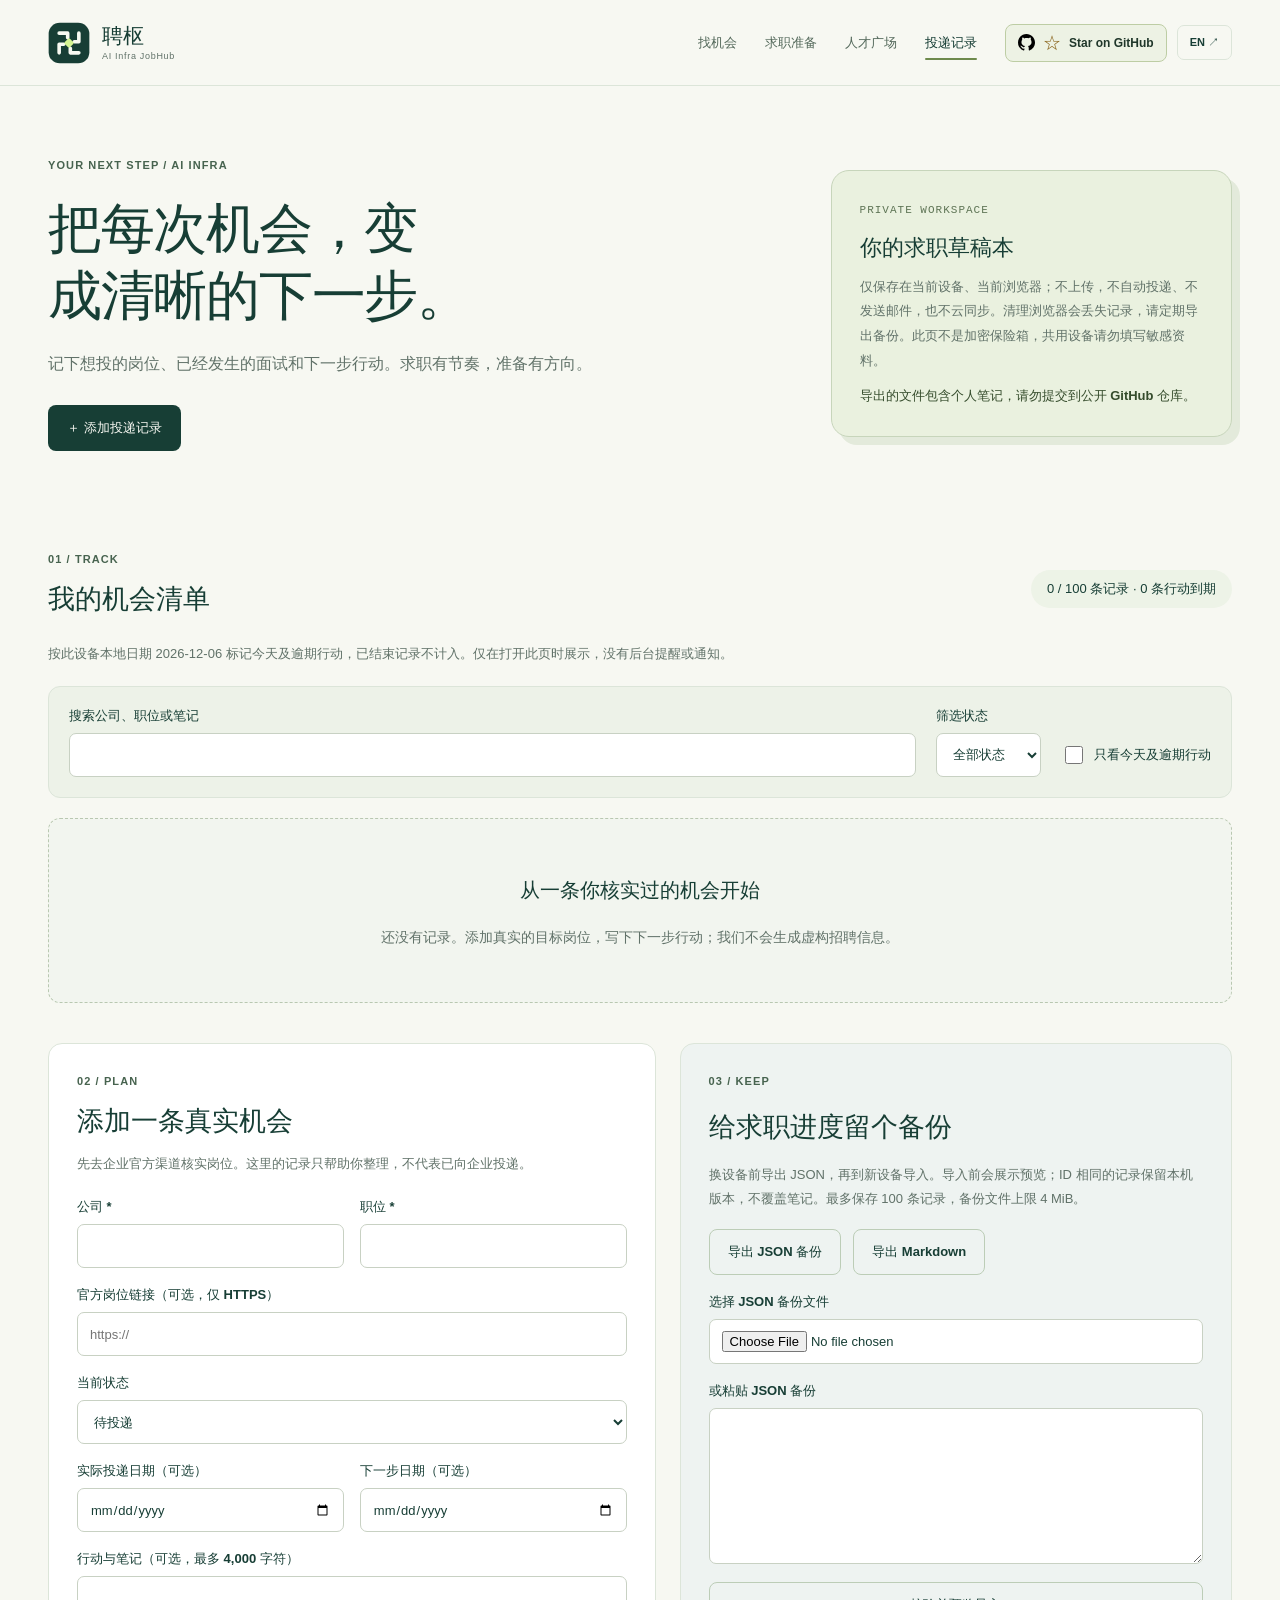
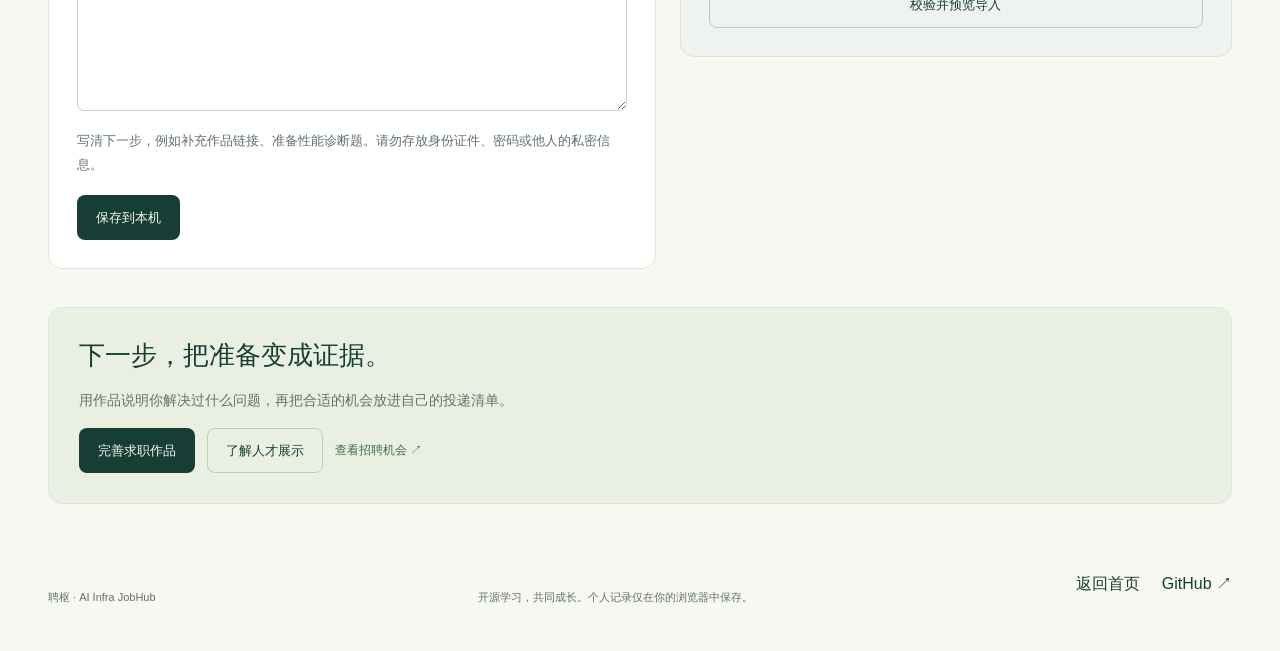
==== commit 7883c9be: "Add twenty-day RSI course, GitHub star links and visitor globe" ====
--- a/web/applications/index.html
+++ b/web/applications/index.html
@@ -7,13 +7,14 @@
   <link rel="icon" href="../assets/logo-mark.svg" type="image/svg+xml">
   <link rel="stylesheet" href="../styles.css?v=20261113-growth"><link rel="stylesheet" href="./applications.css">
   <script src="./applications-model.js" defer></script><script src="./applications.js" defer></script>
+<link rel="stylesheet" href="../github-star.css">
 </head>
 <body class="applications-page">
   <a class="skip-link" href="#main" data-i18n="skip">跳到投递记录</a>
   <header class="site-header">
     <a class="brand" href="../" data-language-link="../"><img class="brand-mark" src="../assets/logo-mark.svg" width="40" height="40" alt=""><span class="brand-wordmark"><strong data-i18n="brand">聘枢</strong><small>AI Infra JobHub</small></span></a>
     <nav aria-label="Main navigation"><a href="../#opportunities" data-language-link="../#opportunities" data-i18n="opportunities">找机会</a><a href="../career/" data-language-link="../career/" data-i18n="career">求职准备</a><a href="../talent/" data-language-link="../talent/" data-i18n="talent">人才广场</a><a href="./" aria-current="page" data-i18n="applications">投递记录</a></nav>
-    <button id="language" class="language-button" type="button" aria-label="Switch to English">EN ↗</button>
+    <div class="header-actions"><a class="github-star-link" href="https://github.com/supergroupli/AIinfra-JobHub" target="_blank" rel="noopener noreferrer" aria-label="到 GitHub 为聘枢点 Star / Star AI Infra JobHub on GitHub" title="在 GitHub 打开仓库并点 Star / Open the repository to star it"><img src="../assets/github-mark.svg" width="17" height="17" alt=""><span class="github-star-symbol" aria-hidden="true">☆</span><span class="github-star-wide">Star on GitHub</span><span class="github-star-short">Star</span></a><button id="language" class="language-button" type="button" aria-label="Switch to English">EN ↗</button></div>
   </header>
   <main class="section-shell applications-main" id="main">
     <section class="applications-hero">
--- a/web/github-star.css
+++ b/web/github-star.css
@@ -0,0 +1,4 @@
+.header-actions{display:flex;align-items:center;gap:10px;flex-shrink:0}.github-star-link{display:inline-flex;align-items:center;justify-content:center;gap:8px;min-height:38px;padding:8px 12px;border:1px solid #bdcda4;border-radius:8px;background:#edf2e4;color:#20372a;font-size:12px;font-weight:650;line-height:1;white-space:nowrap;transition:background-color .15s,border-color .15s}.github-star-link:hover{background:#e0ebcf;border-color:#8fa573}.github-star-link:focus-visible{outline:3px solid #967139;outline-offset:4px}.github-star-link img{display:block;width:17px;height:17px;flex-shrink:0}.github-star-symbol{font-size:18px;color:#8b661e;line-height:1}.github-star-short{display:none}.header-actions .language-button{margin-left:0}
+@media(max-width:1180px){.site-header{flex-wrap:wrap;gap:14px}.site-header nav{order:3;justify-content:space-between;flex-wrap:wrap;min-width:0;width:100%;margin-left:0}.header-actions{margin-left:auto}.github-star-wide{display:none}.github-star-short{display:inline}:root{scroll-padding-top:150px}}
+@media(max-width:520px){.header-actions{gap:7px}.github-star-link{gap:5px;min-height:34px;padding:7px 9px;font-size:11px}.github-star-symbol{font-size:16px}.site-header{column-gap:10px}}
+@media(max-width:380px){.github-star-short{display:none}.github-star-link{padding-inline:7px}.header-actions{gap:6px}}
